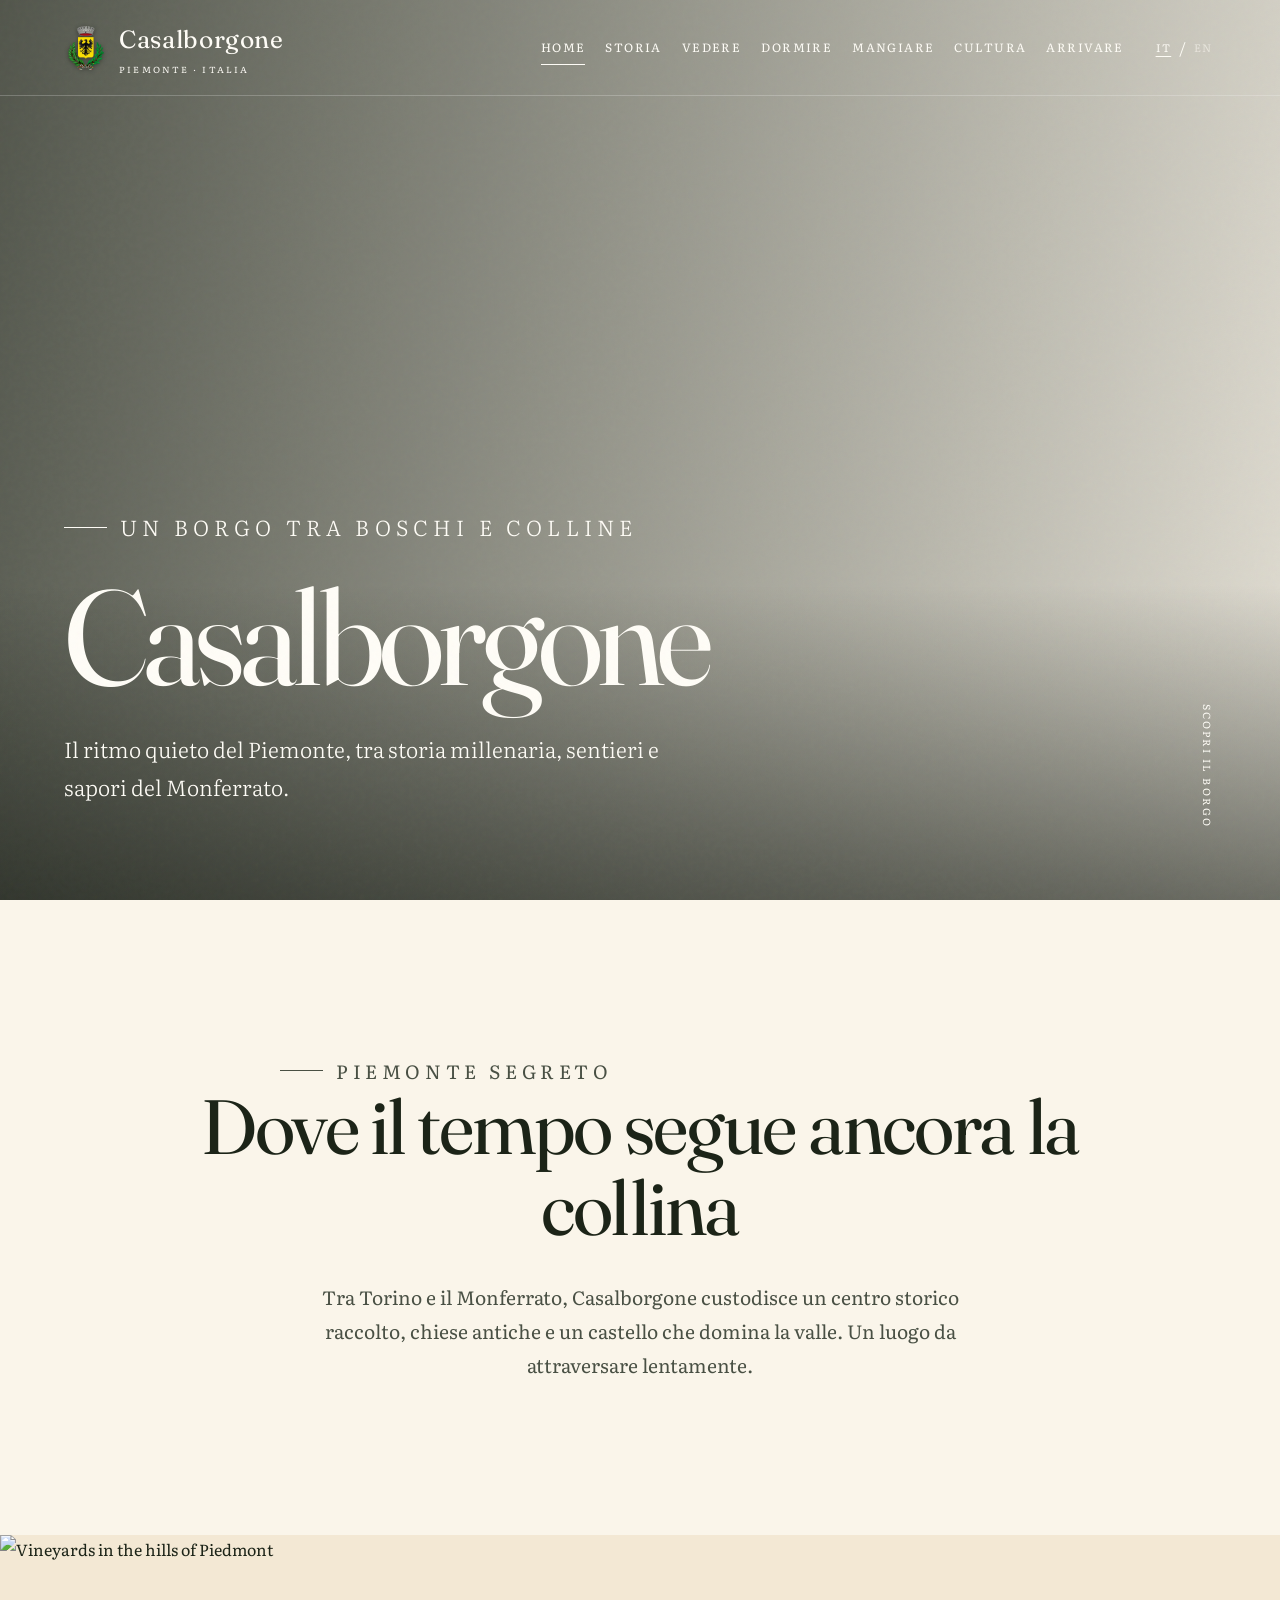
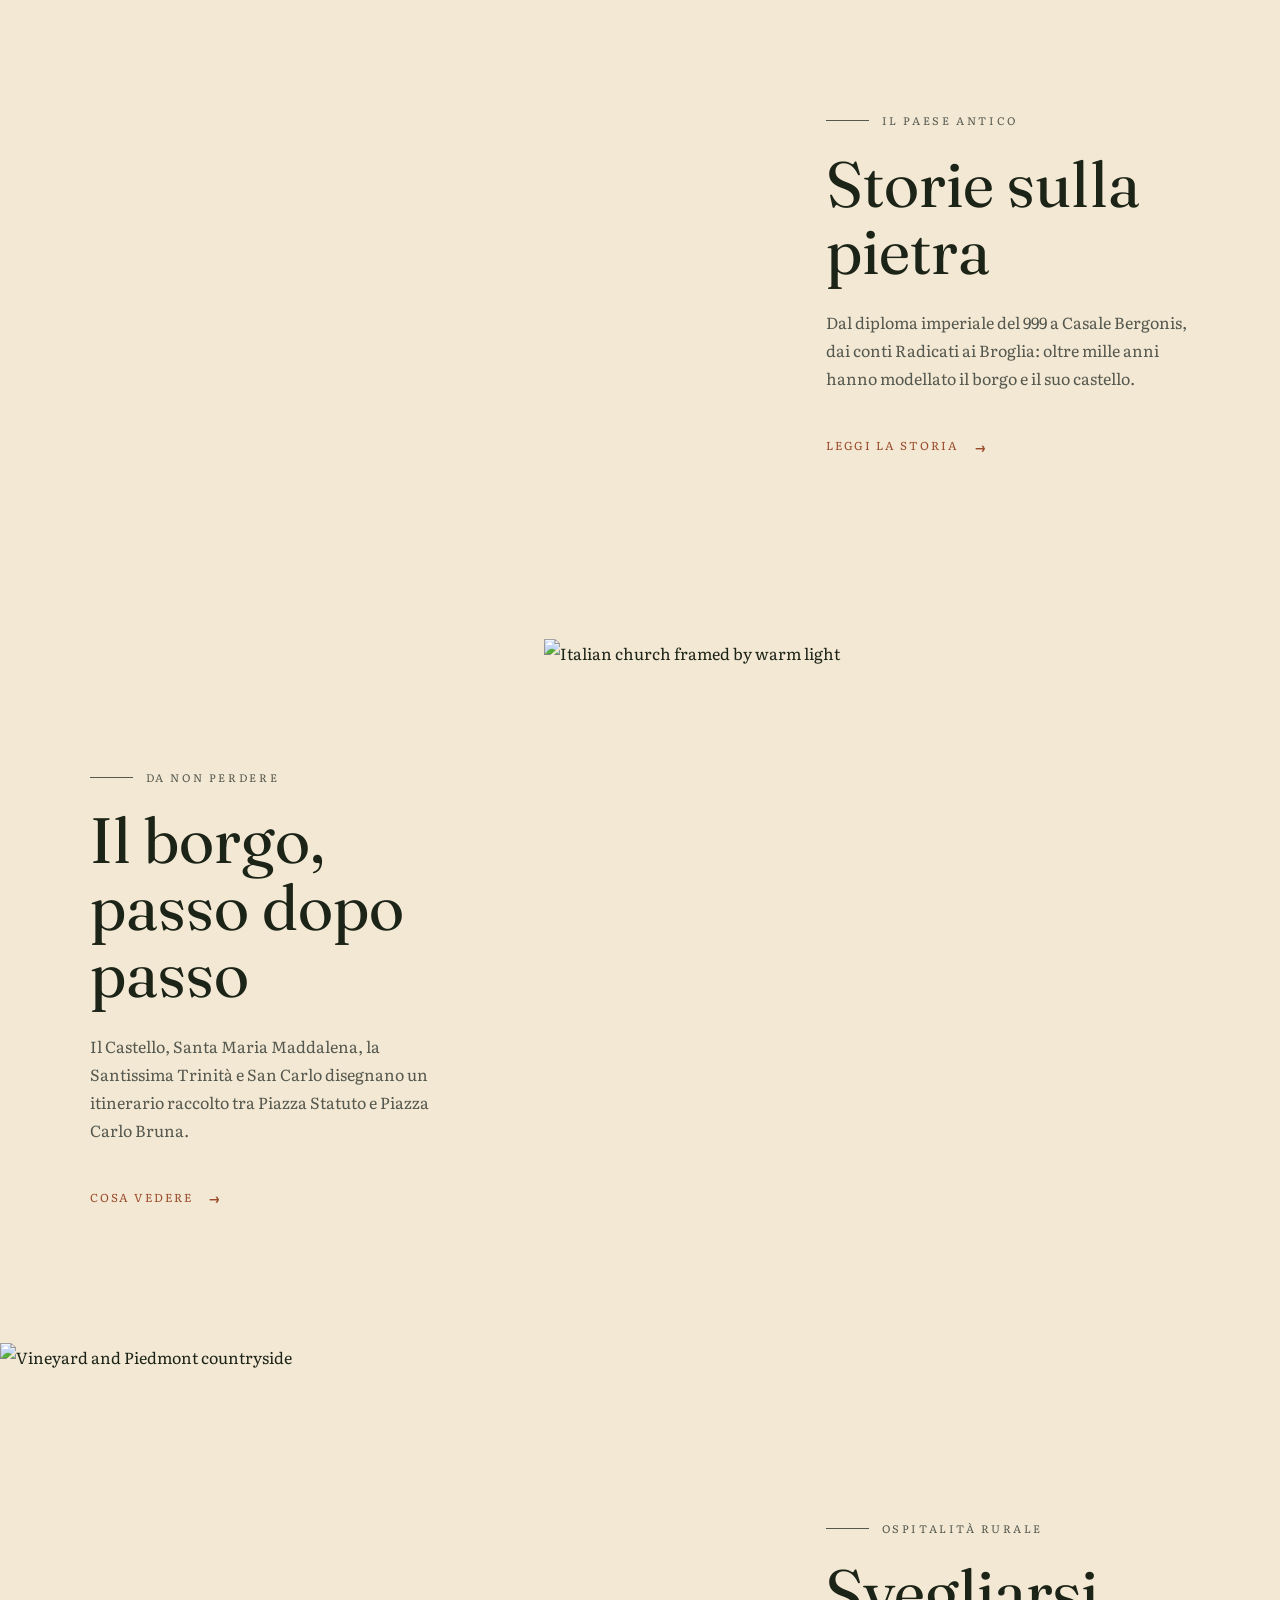
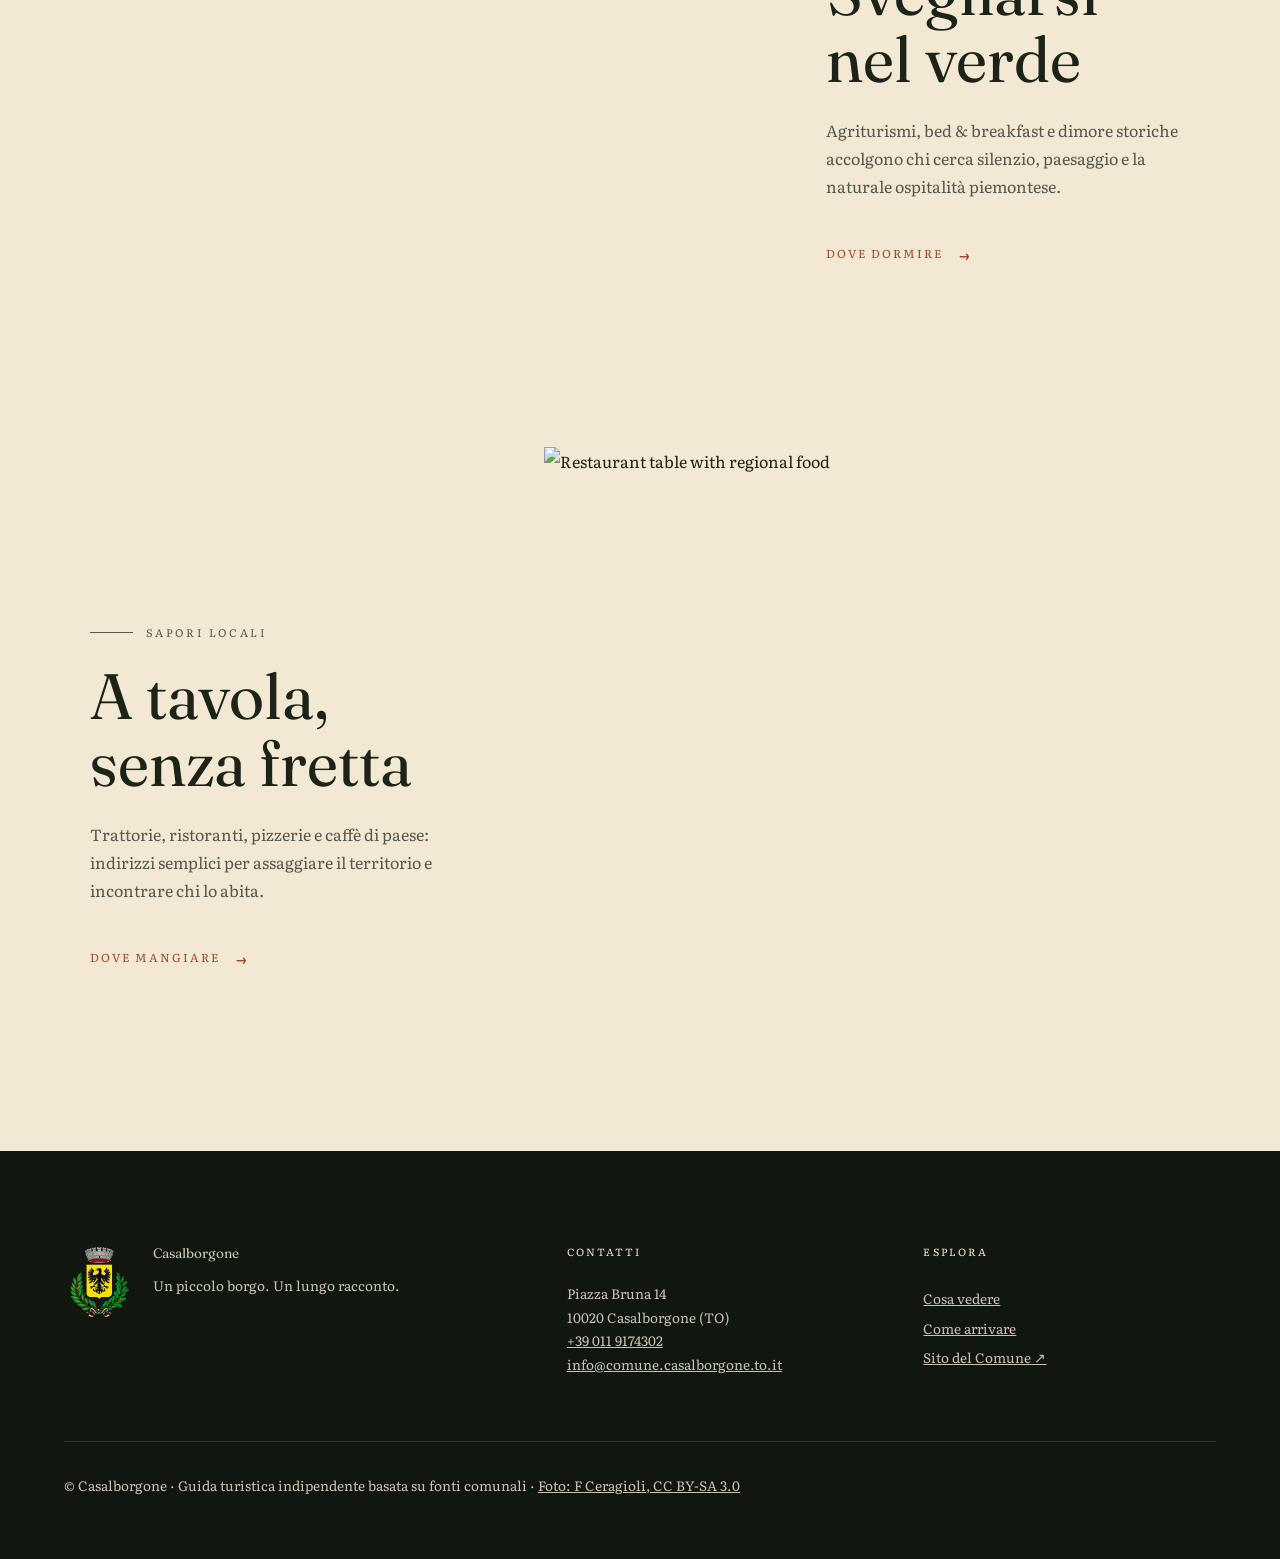
==== index.html @ f4f8289d "Publish Casalborgone visitor guide as a static site. Co-authored-by: Cursor <cursoragent@cursor.com>" ====
<!doctype html>
<html lang="it">
<head>
  <meta charset="utf-8">
  <meta name="viewport" content="width=device-width, initial-scale=1">
  <meta name="description" content="Scopri Casalborgone: storia, cultura, ospitalità e sapori sulle colline del Monferrato.">
  <title>Casalborgone — Colline del Monferrato</title>
  <link rel="stylesheet" href="css/style.css">
  <script src="js/site.js" defer></script>
</head>
<body>
  <a class="skip-link" href="#main" data-it="Vai al contenuto" data-en="Skip to content">Vai al contenuto</a>
  <header class="site-header">
    <a class="brand" href="index.html"><img class="brand-mark" src="images/stemma-casalborgone.png" alt="Stemma del Comune di Casalborgone" width="48" height="48"><span>Casalborgone<small data-it="Piemonte · Italia" data-en="Piedmont · Italy">Piemonte · Italia</small></span></a>
    <button class="menu-button" aria-expanded="false" aria-label="Menu">☰</button>
    <div class="nav-wrap">
      <nav class="site-nav" aria-label="Main navigation">
        <a href="index.html" aria-current="page">Home</a>
        <a href="storia.html" data-it="Storia" data-en="History">Storia</a>
        <a href="vedere.html" data-it="Vedere" data-en="See">Vedere</a>
        <a href="dormire.html" data-it="Dormire" data-en="Stay">Dormire</a>
        <a href="mangiare.html" data-it="Mangiare" data-en="Taste">Mangiare</a>
        <a href="cultura.html" data-it="Cultura" data-en="Culture">Cultura</a>
        <a href="arrivare.html" data-it="Arrivare" data-en="Visit">Arrivare</a>
      </nav>
      <div class="language" aria-label="Language"><button class="lang-button active" data-lang="it">IT</button><span>/</span><button class="lang-button" data-lang="en">EN</button></div>
    </div>
  </header>

  <main id="main">
    <section class="hero" style="--hero: url('https://commons.wikimedia.org/wiki/Special:Redirect/file/Casalborgone%20centro%20storico.jpg?width=2400')">
      <div class="hero-content">
        <p class="eyebrow reveal" data-it="Un borgo tra boschi e colline" data-en="A village among woods and hills">Un borgo tra boschi e colline</p>
        <h1 class="reveal">Casalborgone</h1>
        <p class="reveal" data-it="Il ritmo quieto del Piemonte, tra storia millenaria, sentieri e sapori del Monferrato." data-en="The quiet rhythm of Piedmont, among a thousand years of history, woodland paths and Monferrato flavours.">Il ritmo quieto del Piemonte, tra storia millenaria, sentieri e sapori del Monferrato.</p>
      </div>
      <span class="scroll-cue" data-it="Scopri il borgo" data-en="Discover the village">Scopri il borgo</span>
    </section>

    <section class="intro">
      <div class="intro-inner">
        <p class="eyebrow" data-it="Piemonte segreto" data-en="Hidden Piedmont">Piemonte segreto</p>
        <h2 data-it="Dove il tempo segue ancora la collina" data-en="Where time still follows the hills">Dove il tempo segue ancora la collina</h2>
        <p data-it="Tra Torino e il Monferrato, Casalborgone custodisce un centro storico raccolto, chiese antiche e un castello che domina la valle. Un luogo da attraversare lentamente." data-en="Between Turin and Monferrato, Casalborgone preserves an intimate historic centre, ancient churches and a castle overlooking the valley. A place to explore slowly.">Tra Torino e il Monferrato, Casalborgone custodisce un centro storico raccolto, chiese antiche e un castello che domina la valle. Un luogo da attraversare lentamente.</p>
      </div>
    </section>

    <section class="feature">
      <div class="feature-media"><img src="https://images.unsplash.com/photo-1687952291665-8e46d794e0cd?auto=format&fit=crop&w=1400&q=85" alt="Vineyards in the hills of Piedmont" loading="lazy"></div>
      <div class="feature-copy">
        <p class="eyebrow" data-it="Il paese antico" data-en="The old village">Il paese antico</p>
        <h2 data-it="Storie sulla pietra" data-en="Stories written in stone">Storie sulla pietra</h2>
        <p data-it="Dal diploma imperiale del 999 a Casale Bergonis, dai conti Radicati ai Broglia: oltre mille anni hanno modellato il borgo e il suo castello." data-en="From the imperial diploma of 999 to Casale Bergonis, from the Radicati counts to the Broglia family: over a thousand years shaped the village and its castle.">Dal diploma imperiale del 999 a Casale Bergonis, dai conti Radicati ai Broglia: oltre mille anni hanno modellato il borgo e il suo castello.</p>
        <a class="text-link" href="storia.html" data-it="Leggi la storia" data-en="Read the story">Leggi la storia</a>
      </div>
    </section>

    <section class="feature">
      <div class="feature-media"><img src="https://images.unsplash.com/photo-1564399579883-451a5d44ec08?auto=format&fit=crop&w=1400&q=85" alt="Italian church framed by warm light" loading="lazy"></div>
      <div class="feature-copy">
        <p class="eyebrow" data-it="Da non perdere" data-en="Not to be missed">Da non perdere</p>
        <h2 data-it="Il borgo, passo dopo passo" data-en="The village, step by step">Il borgo, passo dopo passo</h2>
        <p data-it="Il Castello, Santa Maria Maddalena, la Santissima Trinità e San Carlo disegnano un itinerario raccolto tra Piazza Statuto e Piazza Carlo Bruna." data-en="The Castle, Santa Maria Maddalena, Santissima Trinità and San Carlo create an intimate route from Piazza Statuto to Piazza Carlo Bruna.">Il Castello, Santa Maria Maddalena, la Santissima Trinità e San Carlo disegnano un itinerario raccolto tra Piazza Statuto e Piazza Carlo Bruna.</p>
        <a class="text-link" href="vedere.html" data-it="Cosa vedere" data-en="What to see">Cosa vedere</a>
      </div>
    </section>

    <section class="feature">
      <div class="feature-media"><img src="https://images.unsplash.com/photo-1473973266408-ed4e27abdd47?auto=format&fit=crop&w=1400&q=85" alt="Vineyard and Piedmont countryside" loading="lazy"></div>
      <div class="feature-copy">
        <p class="eyebrow" data-it="Ospitalità rurale" data-en="Country hospitality">Ospitalità rurale</p>
        <h2 data-it="Svegliarsi nel verde" data-en="Wake up in the green">Svegliarsi nel verde</h2>
        <p data-it="Agriturismi, bed & breakfast e dimore storiche accolgono chi cerca silenzio, paesaggio e la naturale ospitalità piemontese." data-en="Farm stays, bed and breakfasts and historic residences welcome travellers seeking silence, landscape and natural Piedmontese hospitality.">Agriturismi, bed & breakfast e dimore storiche accolgono chi cerca silenzio, paesaggio e la naturale ospitalità piemontese.</p>
        <a class="text-link" href="dormire.html" data-it="Dove dormire" data-en="Where to stay">Dove dormire</a>
      </div>
    </section>

    <section class="feature">
      <div class="feature-media"><img src="https://images.unsplash.com/photo-1414235077428-338989a2e8c0?auto=format&fit=crop&w=1400&q=85" alt="Restaurant table with regional food" loading="lazy"></div>
      <div class="feature-copy">
        <p class="eyebrow" data-it="Sapori locali" data-en="Local flavours">Sapori locali</p>
        <h2 data-it="A tavola, senza fretta" data-en="At the table, unhurried">A tavola, senza fretta</h2>
        <p data-it="Trattorie, ristoranti, pizzerie e caffè di paese: indirizzi semplici per assaggiare il territorio e incontrare chi lo abita." data-en="Trattorias, restaurants, pizzerias and village cafés: unpretentious places to taste the land and meet those who live here.">Trattorie, ristoranti, pizzerie e caffè di paese: indirizzi semplici per assaggiare il territorio e incontrare chi lo abita.</p>
        <a class="text-link" href="mangiare.html" data-it="Dove mangiare" data-en="Where to eat">Dove mangiare</a>
      </div>
    </section>
  </main>

  <footer class="site-footer">
    <div class="footer-brand"><img class="footer-mark" src="images/stemma-casalborgone.png" alt="" width="72" height="72"><div><p class="footer-title">Casalborgone</p><p data-it="Un piccolo borgo. Un lungo racconto." data-en="A small village. A long story.">Un piccolo borgo. Un lungo racconto.</p></div></div>
    <div><h2 data-it="Contatti" data-en="Contact">Contatti</h2><address>Piazza Bruna 14<br>10020 Casalborgone (TO)<br><a href="tel:+390119174302">+39 011 9174302</a><br><a href="mailto:info@comune.casalborgone.to.it">info@comune.casalborgone.to.it</a></address></div>
    <div class="footer-links"><h2 data-it="Esplora" data-en="Explore">Esplora</h2><a href="vedere.html" data-it="Cosa vedere" data-en="What to see">Cosa vedere</a><a href="arrivare.html" data-it="Come arrivare" data-en="How to get here">Come arrivare</a><a href="https://www.comune.casalborgone.to.it/" target="_blank" rel="noopener" data-it="Sito del Comune ↗" data-en="Municipal website ↗">Sito del Comune ↗</a></div>
    <p class="footer-bottom">© Casalborgone · <span data-it="Guida turistica indipendente basata su fonti comunali" data-en="Independent visitor guide based on municipal sources">Guida turistica indipendente basata su fonti comunali</span> · <a href="https://commons.wikimedia.org/wiki/File:Casalborgone_centro_storico.jpg" target="_blank" rel="noopener">Foto: F Ceragioli, CC BY-SA 3.0</a></p>
  </footer>
</body>
</html>
---- css/style.css ----
@import url('https://fonts.googleapis.com/css2?family=Fraunces:opsz,wght@9..144,300;9..144,500;9..144,600&family=Literata:opsz,wght@7..72,300;7..72,400;7..72,600&display=swap');

:root {
  --ink: #1c2418;
  --terracotta: #9a4a2a;
  --parchment: #f3e8d4;
  --paper: #faf5ea;
  --fog: #c9c2b2;
  --gold: #b08a4a;
  --white: #fffdf7;
  --display: "Fraunces", Georgia, serif;
  --body: "Literata", Georgia, serif;
  --gutter: clamp(1.25rem, 5vw, 5.5rem);
}

* { box-sizing: border-box; }
html { scroll-behavior: smooth; }
body {
  margin: 0;
  color: var(--ink);
  background: var(--paper);
  font-family: var(--body);
  font-size: 1rem;
  line-height: 1.75;
}
body::before {
  content: "";
  position: fixed;
  inset: 0;
  z-index: 20;
  pointer-events: none;
  opacity: .045;
  background-image: url("data:image/svg+xml,%3Csvg viewBox='0 0 180 180' xmlns='http://www.w3.org/2000/svg'%3E%3Cfilter id='n'%3E%3CfeTurbulence type='fractalNoise' baseFrequency='.9' numOctaves='4' stitchTiles='stitch'/%3E%3C/filter%3E%3Crect width='100%25' height='100%25' filter='url(%23n)' opacity='.7'/%3E%3C/svg%3E");
}
img { display: block; max-width: 100%; }
a { color: inherit; }
button { font: inherit; }
h1, h2, h3, p { margin-top: 0; }
h1, h2, h3 { font-family: var(--display); font-weight: 400; line-height: 1.05; }

.skip-link {
  position: fixed; top: -5rem; left: 1rem; z-index: 99;
  padding: .7rem 1rem; background: var(--white); color: var(--ink);
}
.skip-link:focus { top: 1rem; }

.site-header {
  position: absolute; inset: 0 0 auto; z-index: 10;
  display: flex; align-items: center; justify-content: space-between;
  min-height: 6rem; padding: 1rem var(--gutter);
  color: var(--white); border-bottom: 1px solid rgba(255,255,255,.22);
}
.site-header.solid { position: relative; background: var(--ink); }
.brand {
  display: inline-flex; align-items: center; gap: .7rem;
  text-decoration: none; font-family: var(--display); font-size: clamp(1.15rem, 2vw, 1.55rem);
  letter-spacing: .025em; white-space: nowrap;
}
.brand-mark {
  width: 2.75rem; height: 2.75rem; object-fit: contain; flex-shrink: 0;
  filter: drop-shadow(0 1px 2px rgba(0,0,0,.4));
}
.brand small { display: block; font-family: var(--body); font-size: .55rem; letter-spacing: .24em; text-transform: uppercase; }
.footer-brand { display: flex; align-items: flex-start; gap: 1.15rem; }
.footer-mark { width: 4.4rem; height: 4.4rem; object-fit: contain; flex-shrink: 0; }
.nav-wrap { display: flex; align-items: center; gap: clamp(.7rem, 1.6vw, 1.7rem); }
.site-nav { display: flex; gap: clamp(.75rem, 1.55vw, 1.7rem); }
.site-nav a {
  position: relative; text-decoration: none; font-size: .75rem; letter-spacing: .12em; text-transform: uppercase;
}
.site-nav a::after {
  content: ""; position: absolute; right: 0; bottom: -.45rem; left: 0;
  height: 1px; background: currentColor; transform: scaleX(0); transform-origin: right; transition: transform .25s;
}
.site-nav a:hover::after, .site-nav a[aria-current="page"]::after { transform: scaleX(1); transform-origin: left; }
.language { display: flex; align-items: center; gap: .3rem; margin-left: .5rem; }
.lang-button {
  border: 0; padding: .2rem; color: inherit; background: transparent; cursor: pointer;
  font-size: .68rem; letter-spacing: .12em; opacity: .55;
}
.lang-button.active { opacity: 1; text-decoration: underline; text-underline-offset: .25rem; }
.menu-button {
  display: none; width: 2.5rem; height: 2.5rem; border: 1px solid rgba(255,255,255,.4);
  color: inherit; background: transparent; cursor: pointer;
}

.hero {
  position: relative; display: grid; min-height: 100svh; place-items: end start;
  padding: 10rem var(--gutter) 8vh; color: var(--white); overflow: hidden;
  background: linear-gradient(100deg, rgba(17,24,14,.72), rgba(17,24,14,.1)),
    var(--hero) center/cover no-repeat;
}
.hero::after { content: ""; position: absolute; inset: auto 0 0; height: 35%; background: linear-gradient(transparent, rgba(10,15,8,.55)); }
.hero-content { position: relative; z-index: 1; max-width: 62rem; }
.eyebrow {
  display: flex; align-items: center; gap: .8rem; margin-bottom: 1.2rem;
  font-size: .68rem; letter-spacing: .24em; text-transform: uppercase;
}
.eyebrow::before { content: ""; width: 2.7rem; height: 1px; background: currentColor; }
.hero h1 { margin-bottom: 1.5rem; font-size: clamp(3.9rem, 10.5vw, 9.5rem); letter-spacing: -.045em; }
.hero p { max-width: 38rem; font-size: clamp(1rem, 1.7vw, 1.35rem); font-weight: 300; }
.scroll-cue { position: absolute; z-index: 2; right: var(--gutter); bottom: 8vh; font-size: .64rem; letter-spacing: .2em; text-transform: uppercase; writing-mode: vertical-rl; }

.intro { padding: clamp(6rem, 12vw, 11rem) var(--gutter); text-align: center; }
.intro-inner { max-width: 61rem; margin: auto; }
.intro h2 { margin-bottom: 2rem; font-size: clamp(2.6rem, 6vw, 5.8rem); letter-spacing: -.03em; }
.intro p { max-width: 45rem; margin: 0 auto; color: #495044; font-size: clamp(1.05rem, 1.5vw, 1.25rem); }

.feature { display: grid; grid-template-columns: 1.15fr .85fr; min-height: 44rem; background: var(--parchment); }
.feature:nth-child(even) { grid-template-columns: .85fr 1.15fr; }
.feature:nth-child(even) .feature-media { order: 2; }
.feature-media { min-height: 34rem; overflow: hidden; }
.feature-media img { width: 100%; height: 100%; object-fit: cover; transition: transform 1.2s ease; }
.feature:hover .feature-media img { transform: scale(1.025); }
.feature-copy { display: flex; flex-direction: column; justify-content: center; padding: clamp(3rem, 7vw, 8rem); }
.feature-copy h2 { margin-bottom: 1.5rem; font-size: clamp(2.8rem, 5vw, 5rem); }
.feature-copy p { max-width: 32rem; color: #55584e; }
.text-link {
  display: inline-flex; align-items: center; gap: 1rem; align-self: flex-start; margin-top: 1.3rem;
  color: var(--terracotta); text-decoration: none; font-size: .72rem; letter-spacing: .17em; text-transform: uppercase;
}
.text-link::after { content: "→"; font-size: 1.2rem; transition: transform .2s; }
.text-link:hover::after { transform: translateX(.35rem); }

.page-hero {
  min-height: 68svh; padding-bottom: 7rem;
}
.page-hero h1 { max-width: 11ch; font-size: clamp(3.7rem, 8vw, 7.5rem); }
.page-section { padding: clamp(5rem, 10vw, 9rem) var(--gutter); }
.page-section.dark { color: var(--white); background: var(--ink); }
.section-heading { display: grid; grid-template-columns: .7fr 1.3fr; gap: 3rem; margin-bottom: 5rem; }
.section-heading h2 { max-width: 12ch; font-size: clamp(2.8rem, 5vw, 5.2rem); }
.section-heading p { max-width: 43rem; align-self: end; color: #656b60; font-size: 1.1rem; }
.dark .section-heading p { color: var(--fog); }

.card-grid { display: grid; grid-template-columns: repeat(3, 1fr); gap: 1px; background: var(--fog); border: 1px solid var(--fog); }
.card {
  min-height: 19rem; padding: clamp(2rem, 3.5vw, 3.7rem);
  color: var(--ink); background: var(--paper);
  transition: color .3s, background .3s;
}
.card:hover { color: var(--white); background: var(--terracotta); }
.card-number { color: var(--gold); font-size: .68rem; letter-spacing: .2em; }
.card h3 { margin: 3.5rem 0 1.3rem; font-size: clamp(1.7rem, 2.8vw, 2.7rem); }
.card p, .card address { margin: 0 0 .5rem; font-style: normal; font-size: .9rem; }
.card a { text-underline-offset: .25rem; }

.timeline { max-width: 68rem; margin: auto; }
.timeline-item { display: grid; grid-template-columns: 11rem 1fr; gap: 3rem; padding: 3.5rem 0; border-top: 1px solid var(--fog); }
.timeline-year { color: var(--terracotta); font-family: var(--display); font-size: 2.3rem; }
.timeline-item h3 { margin-bottom: 1rem; font-size: 2.1rem; }

.map-wrap { display: grid; grid-template-columns: .7fr 1.3fr; background: var(--parchment); }
.map-copy { padding: clamp(3rem, 7vw, 7rem); }
.map-copy h2 { font-size: clamp(2.8rem, 5vw, 5rem); }
.map { min-height: 38rem; border: 0; filter: grayscale(1) sepia(.2); }

.site-footer { display: grid; grid-template-columns: 1.2fr .8fr .8fr; gap: 4rem; padding: 6rem var(--gutter) 3rem; color: var(--parchment); background: #11170f; }
.footer-title { font-family: var(--display); font-size: clamp(2.4rem, 4vw, 4.6rem); line-height: 1; }
.site-footer h2 { margin-bottom: 1.5rem; font-family: var(--body); font-size: .65rem; letter-spacing: .2em; text-transform: uppercase; }
.site-footer p, .site-footer address, .site-footer a { font-style: normal; color: var(--fog); font-size: .85rem; }
.footer-links { display: flex; flex-direction: column; align-items: flex-start; gap: .35rem; }
.footer-bottom { grid-column: 1 / -1; padding-top: 2rem; border-top: 1px solid #343a31; color: #858c80; font-size: .68rem; }

.reveal { animation: rise .8s both; }
.reveal:nth-child(2) { animation-delay: .1s; }
.reveal:nth-child(3) { animation-delay: .2s; }
@keyframes rise { from { opacity: 0; transform: translateY(1.2rem); } }

@media (max-width: 900px) {
  .site-header { min-height: 5rem; }
  .menu-button { display: grid; place-items: center; }
  .nav-wrap {
    position: fixed; inset: 5rem 0 auto; display: none; flex-direction: column; align-items: flex-start;
    padding: 2.5rem var(--gutter); color: var(--white); background: var(--ink);
  }
  .nav-wrap.open { display: flex; }
  .site-nav { flex-direction: column; gap: 1.2rem; }
  .site-nav a { font-size: .85rem; }
  .language { margin: 1rem 0 0; }
  .hero h1 { font-size: clamp(3.5rem, 15vw, 7rem); }
  .scroll-cue { display: none; }
  .feature, .feature:nth-child(even) { grid-template-columns: 1fr; min-height: 0; }
  .feature:nth-child(even) .feature-media { order: 0; }
  .feature-media { min-height: 55vw; }
  .section-heading { grid-template-columns: 1fr; gap: 1rem; }
  .card-grid { grid-template-columns: 1fr 1fr; }
  .map-wrap { grid-template-columns: 1fr; }
  .site-footer { grid-template-columns: 1fr 1fr; }
  .footer-brand { grid-column: 1 / -1; }
}

@media (max-width: 580px) {
  .brand small { display: none; }
  .hero { min-height: 88svh; padding-bottom: 4rem; }
  .feature-media { min-height: 75vw; }
  .feature-copy { padding: 4rem var(--gutter); }
  .card-grid { grid-template-columns: 1fr; }
  .timeline-item { grid-template-columns: 1fr; gap: .5rem; padding: 2.5rem 0; }
  .site-footer { grid-template-columns: 1fr; gap: 2.5rem; }
  .footer-brand, .footer-bottom { grid-column: 1; }
}

@media (prefers-reduced-motion: reduce) {
  *, *::before, *::after { scroll-behavior: auto !important; animation: none !important; transition: none !important; }
}
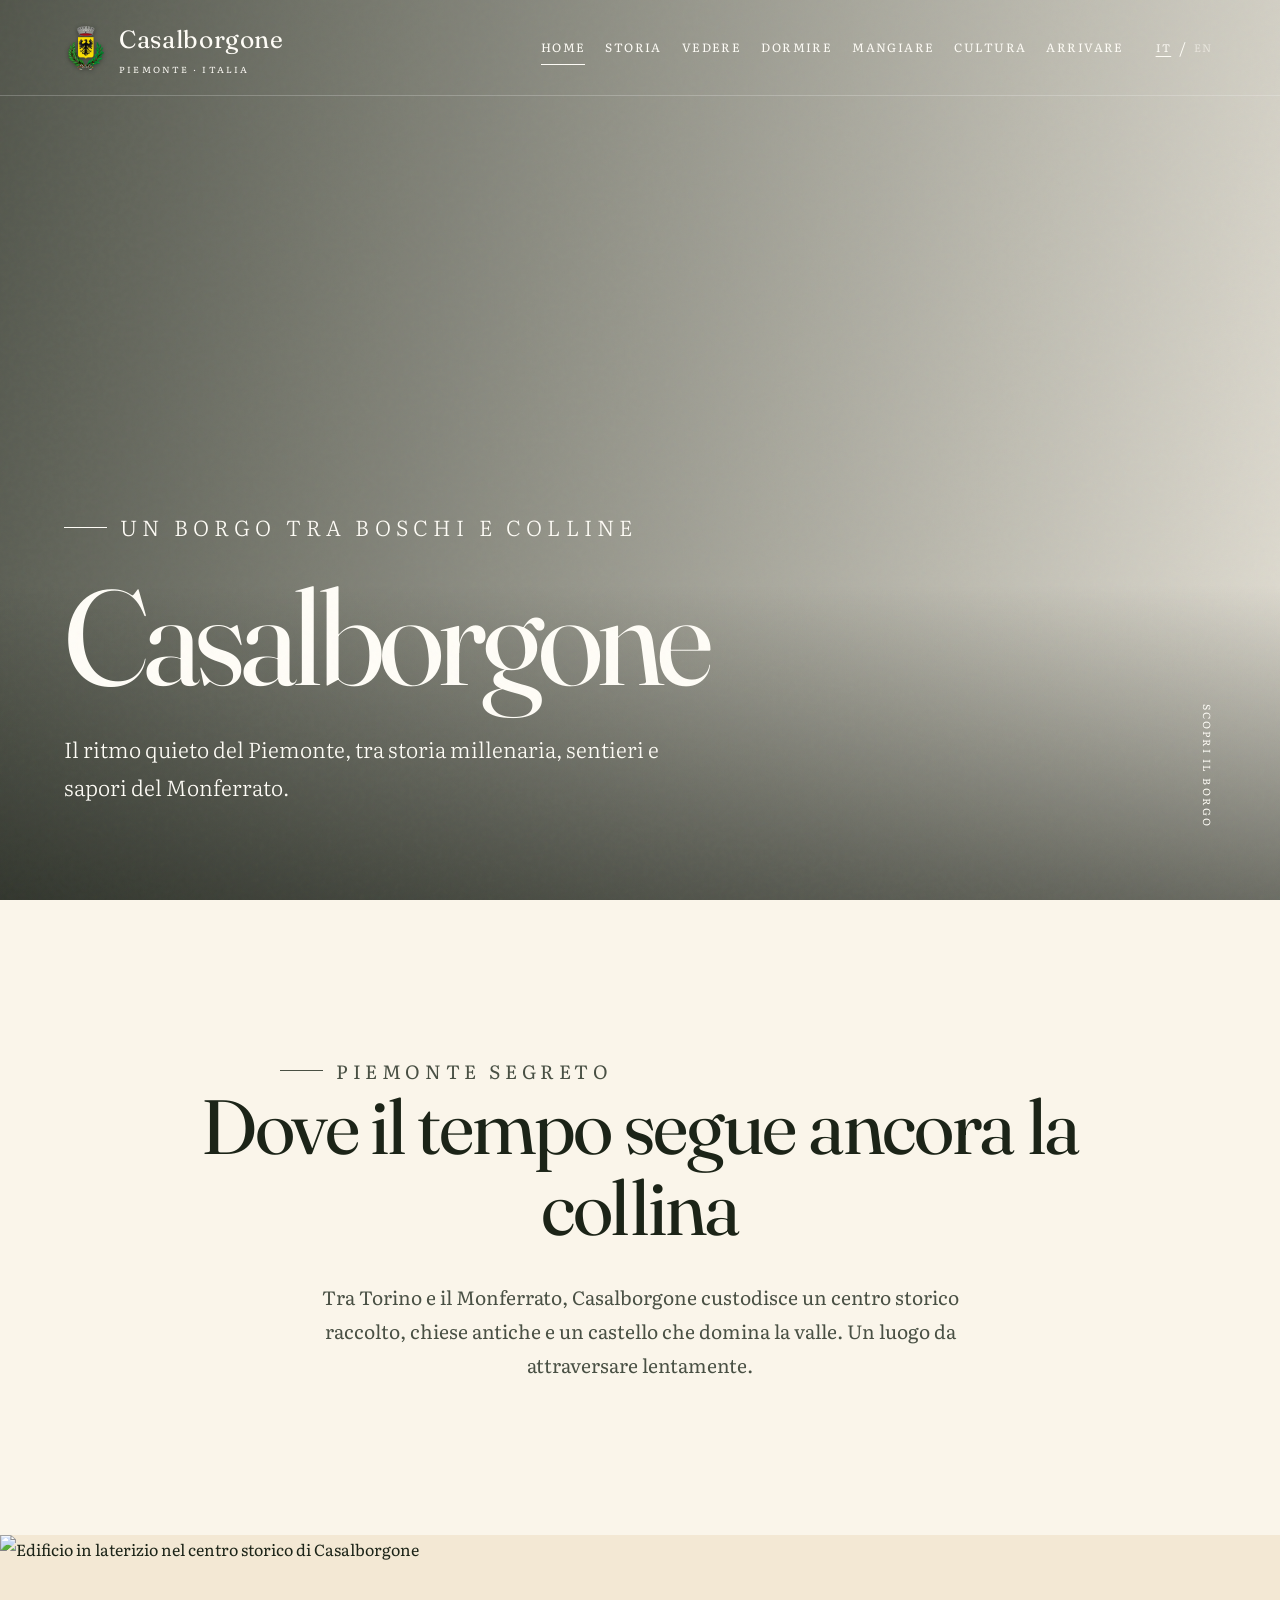
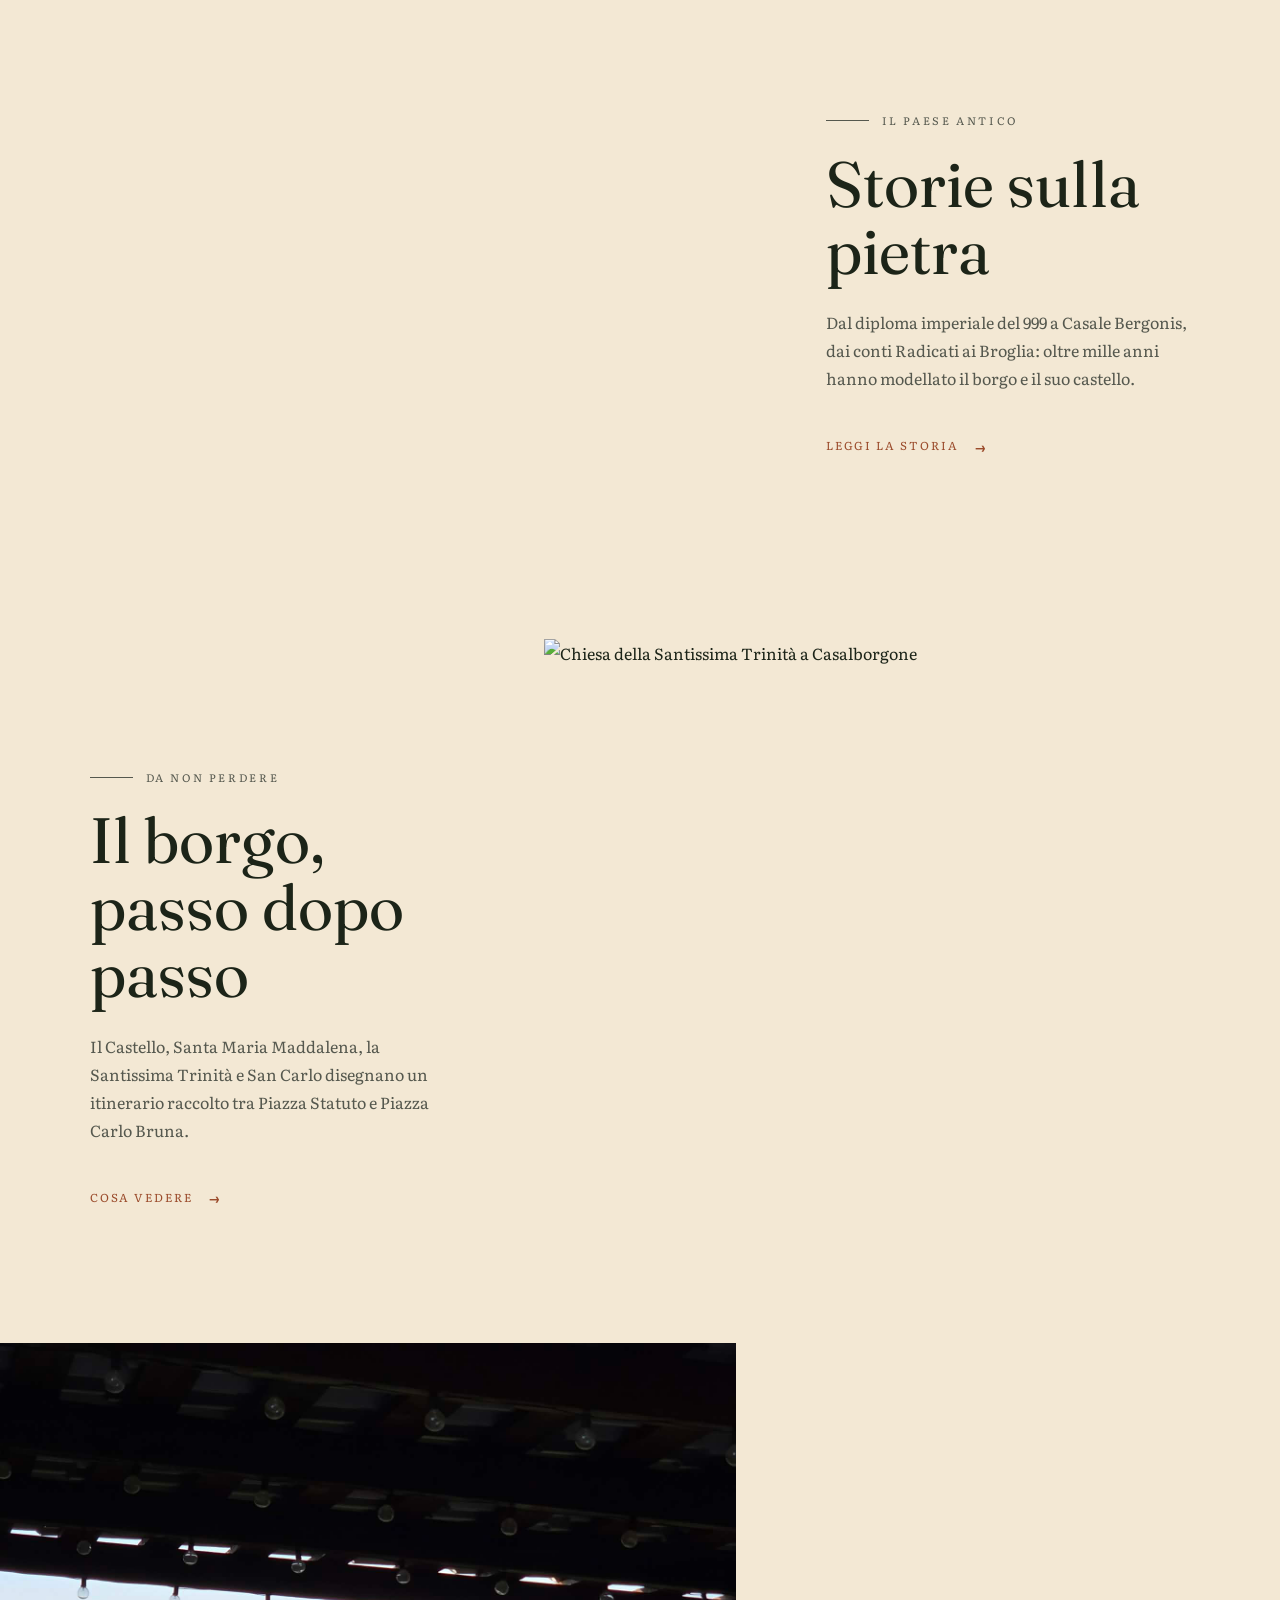
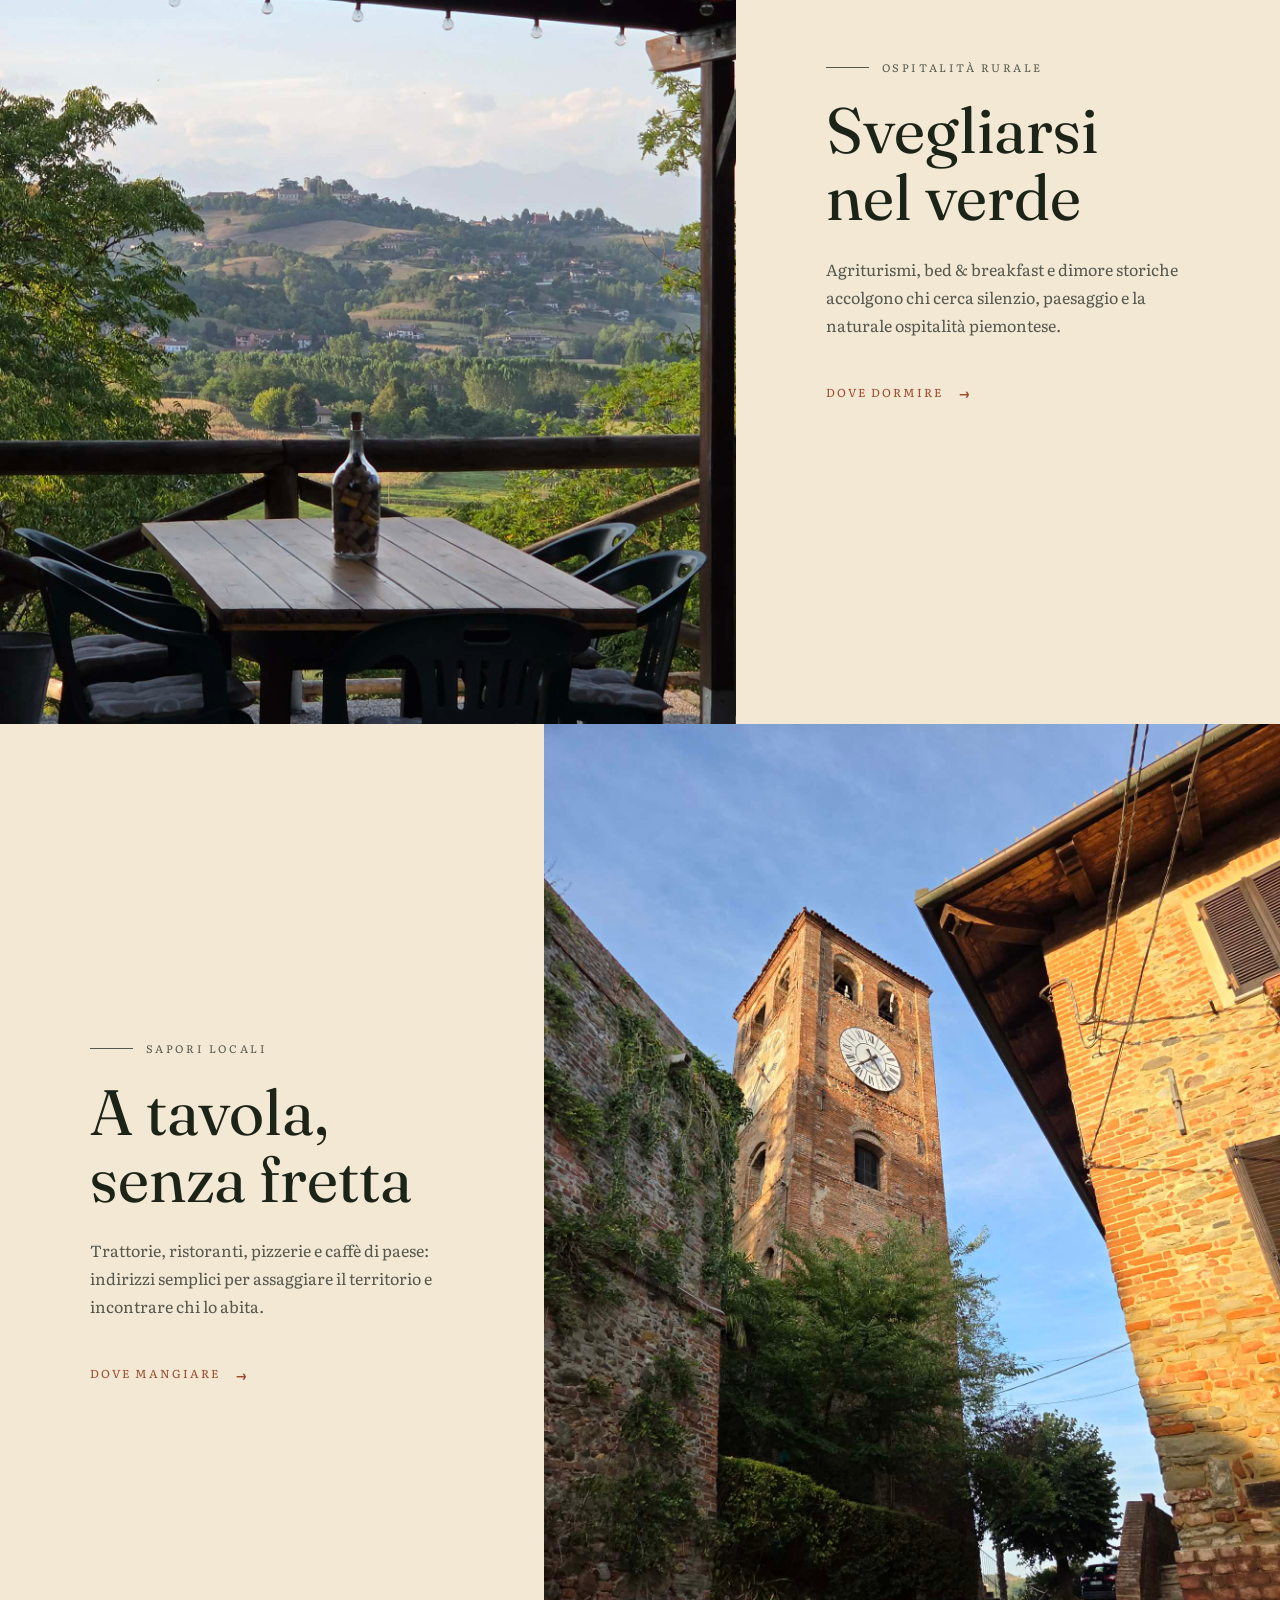
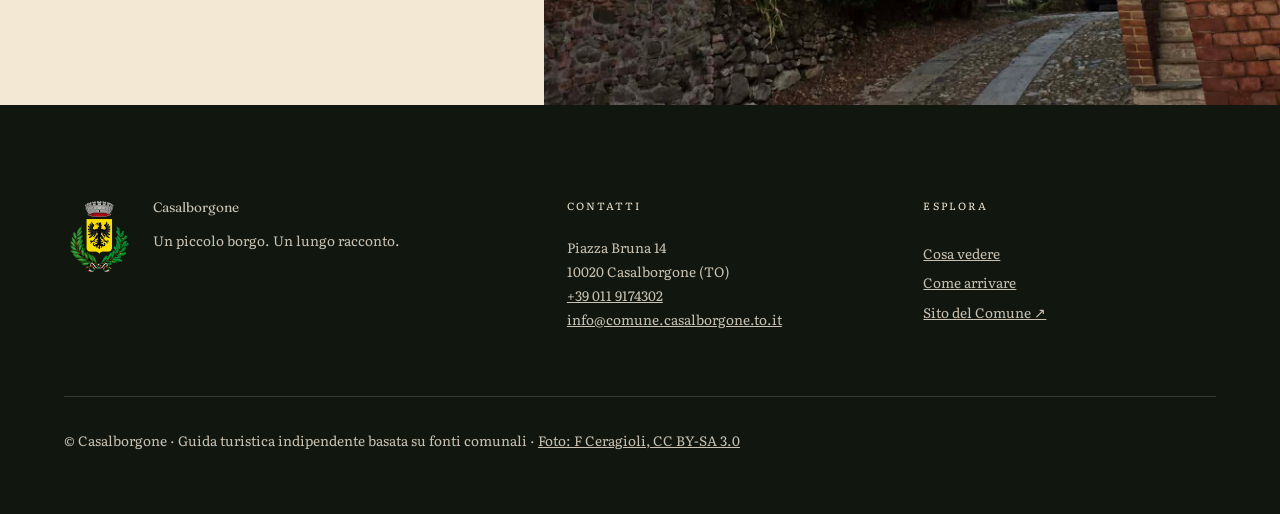
==== commit 90482ba7: "Add stemma favicon and local hero photos. Co-authored-by: Cursor <cursoragent@cursor.com>" ====
--- a/index.html
+++ b/index.html
@@ -5,6 +5,9 @@
   <meta name="viewport" content="width=device-width, initial-scale=1">
   <meta name="description" content="Scopri Casalborgone: storia, cultura, ospitalità e sapori sulle colline del Monferrato.">
   <title>Casalborgone — Colline del Monferrato</title>
+  <link rel="icon" href="favicon.ico" sizes="any">
+  <link rel="icon" type="image/png" href="favicon-32.png" sizes="32x32">
+  <link rel="apple-touch-icon" href="apple-touch-icon.png">
   <link rel="stylesheet" href="css/style.css">
   <script src="js/site.js" defer></script>
 </head>
@@ -46,7 +49,7 @@
     </section>
 
     <section class="feature">
-      <div class="feature-media"><img src="https://images.unsplash.com/photo-1687952291665-8e46d794e0cd?auto=format&fit=crop&w=1400&q=85" alt="Vineyards in the hills of Piedmont" loading="lazy"></div>
+      <div class="feature-media"><img src="images/leu-edificio-storico.jpg" alt="Edificio in laterizio nel centro storico di Casalborgone" loading="lazy"></div>
       <div class="feature-copy">
         <p class="eyebrow" data-it="Il paese antico" data-en="The old village">Il paese antico</p>
         <h2 data-it="Storie sulla pietra" data-en="Stories written in stone">Storie sulla pietra</h2>
@@ -56,7 +59,7 @@
     </section>
 
     <section class="feature">
-      <div class="feature-media"><img src="https://images.unsplash.com/photo-1564399579883-451a5d44ec08?auto=format&fit=crop&w=1400&q=85" alt="Italian church framed by warm light" loading="lazy"></div>
+      <div class="feature-media"><img src="images/leu-chiesa-ss-trinita.jpg" alt="Chiesa della Santissima Trinità a Casalborgone" loading="lazy"></div>
       <div class="feature-copy">
         <p class="eyebrow" data-it="Da non perdere" data-en="Not to be missed">Da non perdere</p>
         <h2 data-it="Il borgo, passo dopo passo" data-en="The village, step by step">Il borgo, passo dopo passo</h2>
@@ -66,7 +69,7 @@
     </section>
 
     <section class="feature">
-      <div class="feature-media"><img src="https://images.unsplash.com/photo-1473973266408-ed4e27abdd47?auto=format&fit=crop&w=1400&q=85" alt="Vineyard and Piedmont countryside" loading="lazy"></div>
+      <div class="feature-media"><img src="images/leu-terrazza-colline.jpg" alt="Terrazza con vista sulle colline di Casalborgone" loading="lazy"></div>
       <div class="feature-copy">
         <p class="eyebrow" data-it="Ospitalità rurale" data-en="Country hospitality">Ospitalità rurale</p>
         <h2 data-it="Svegliarsi nel verde" data-en="Wake up in the green">Svegliarsi nel verde</h2>
@@ -76,7 +79,7 @@
     </section>
 
     <section class="feature">
-      <div class="feature-media"><img src="https://images.unsplash.com/photo-1414235077428-338989a2e8c0?auto=format&fit=crop&w=1400&q=85" alt="Restaurant table with regional food" loading="lazy"></div>
+      <div class="feature-media"><img src="images/leu-torre-orologio.jpg" alt="Torre dell'orologio nel borgo di Casalborgone" loading="lazy" style="object-position:center 20%"></div>
       <div class="feature-copy">
         <p class="eyebrow" data-it="Sapori locali" data-en="Local flavours">Sapori locali</p>
         <h2 data-it="A tavola, senza fretta" data-en="At the table, unhurried">A tavola, senza fretta</h2>
--- a/css/style.css
+++ b/css/style.css
@@ -88,7 +88,7 @@
   position: relative; display: grid; min-height: 100svh; place-items: end start;
   padding: 10rem var(--gutter) 8vh; color: var(--white); overflow: hidden;
   background: linear-gradient(100deg, rgba(17,24,14,.72), rgba(17,24,14,.1)),
-    var(--hero) center/cover no-repeat;
+    var(--hero) var(--hero-pos, center)/cover no-repeat;
 }
 .hero::after { content: ""; position: absolute; inset: auto 0 0; height: 35%; background: linear-gradient(transparent, rgba(10,15,8,.55)); }
 .hero-content { position: relative; z-index: 1; max-width: 62rem; }
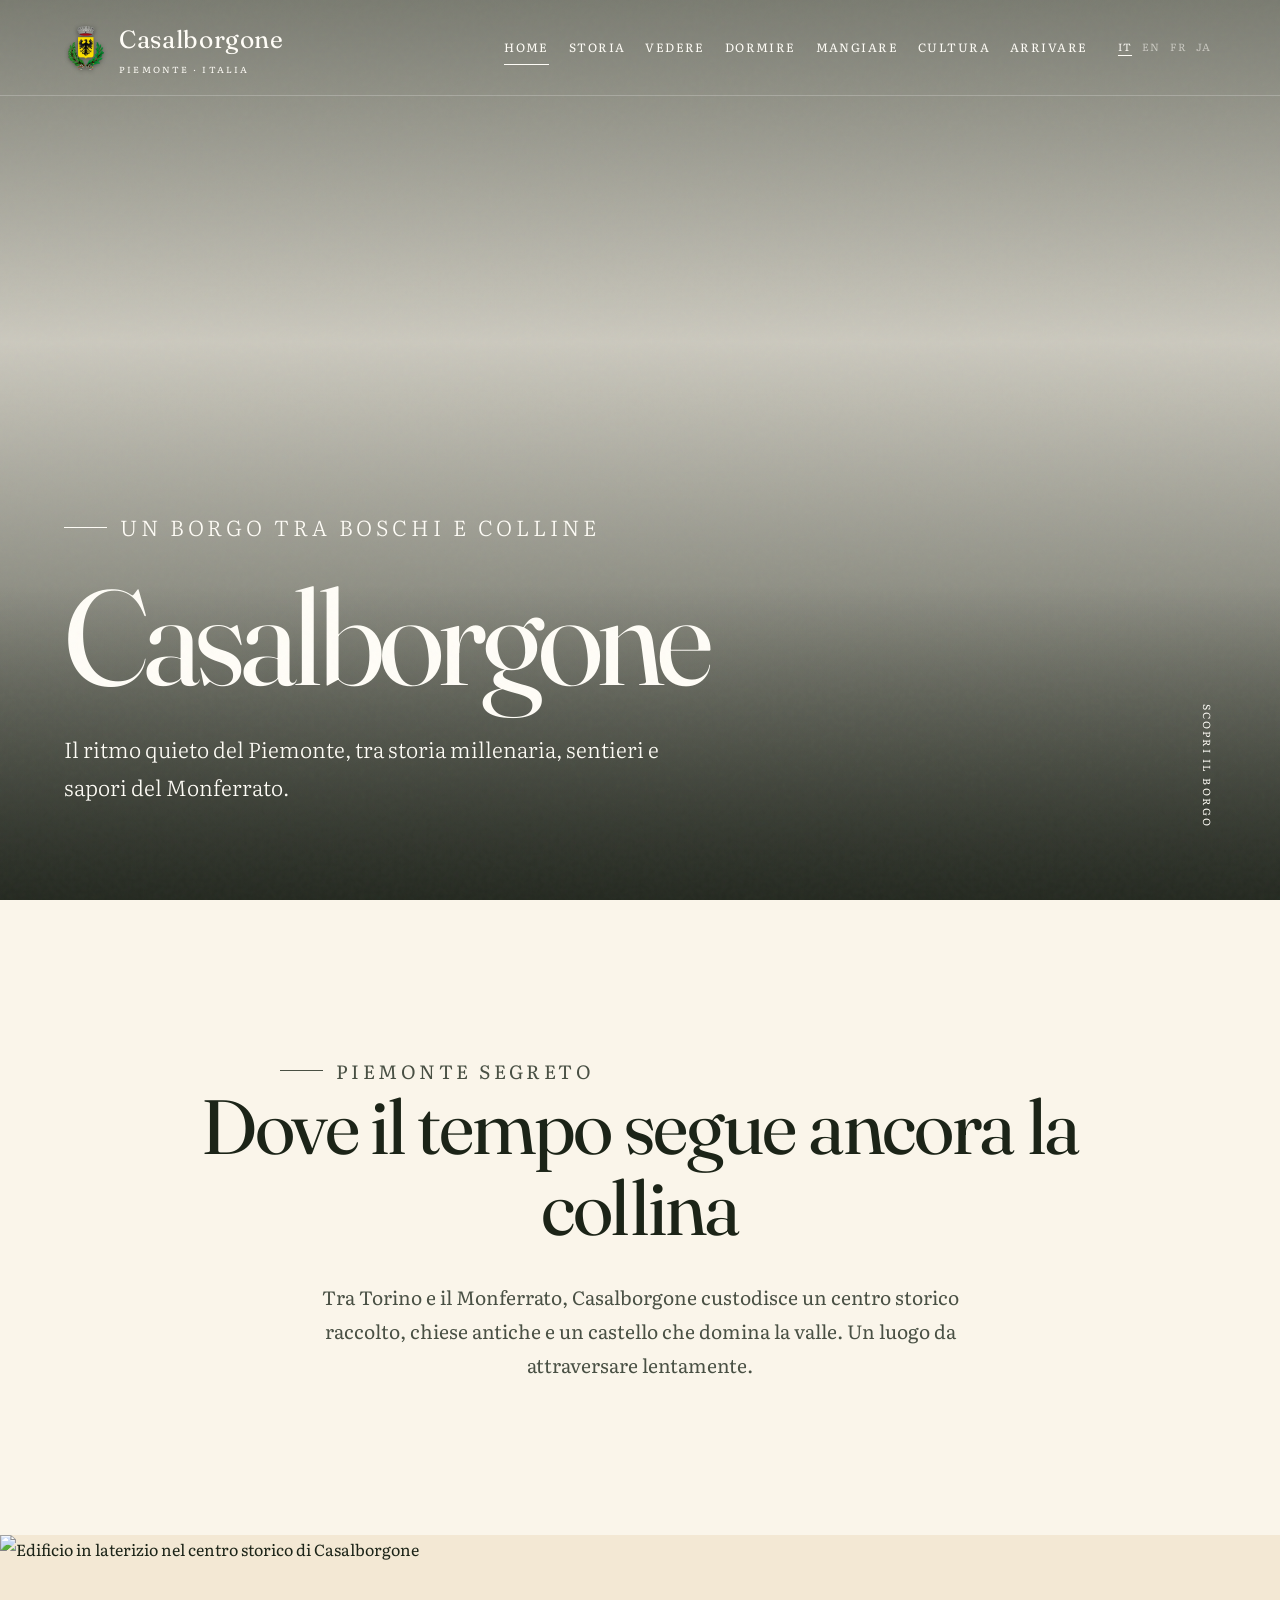
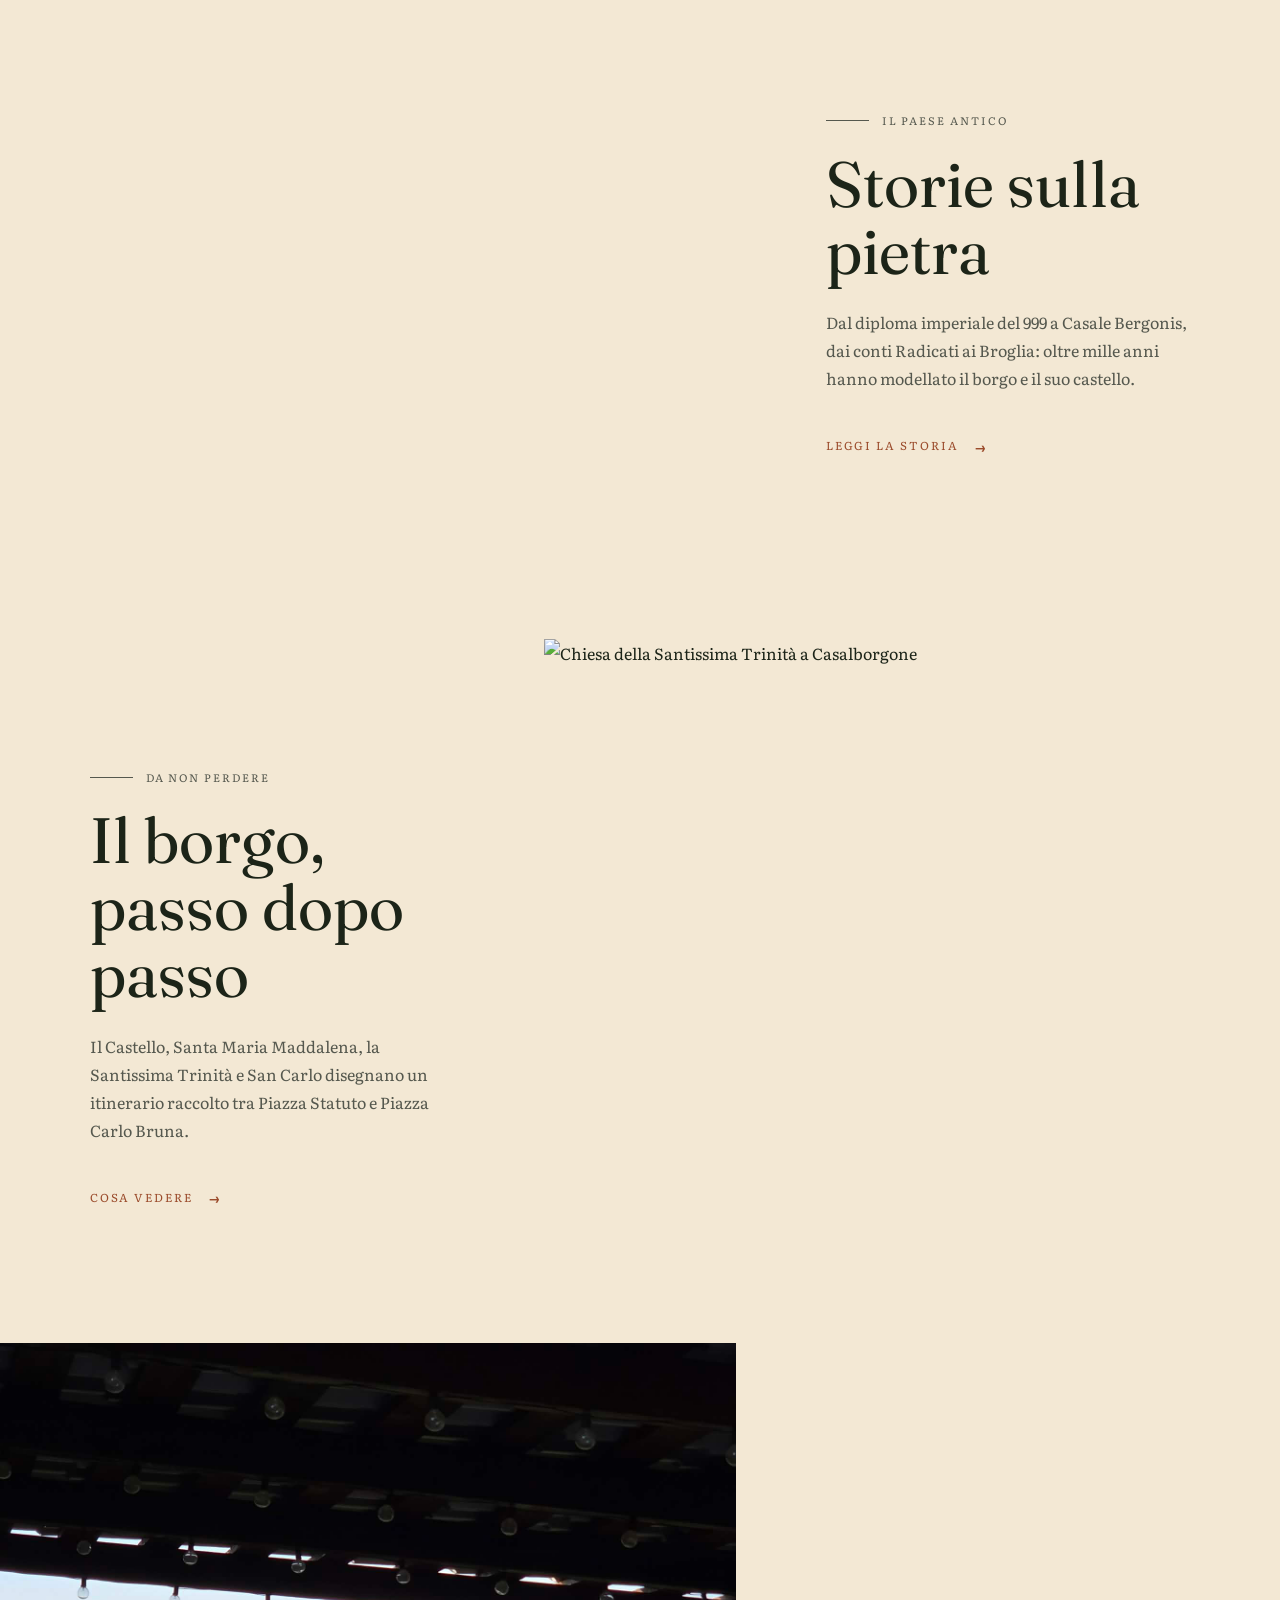
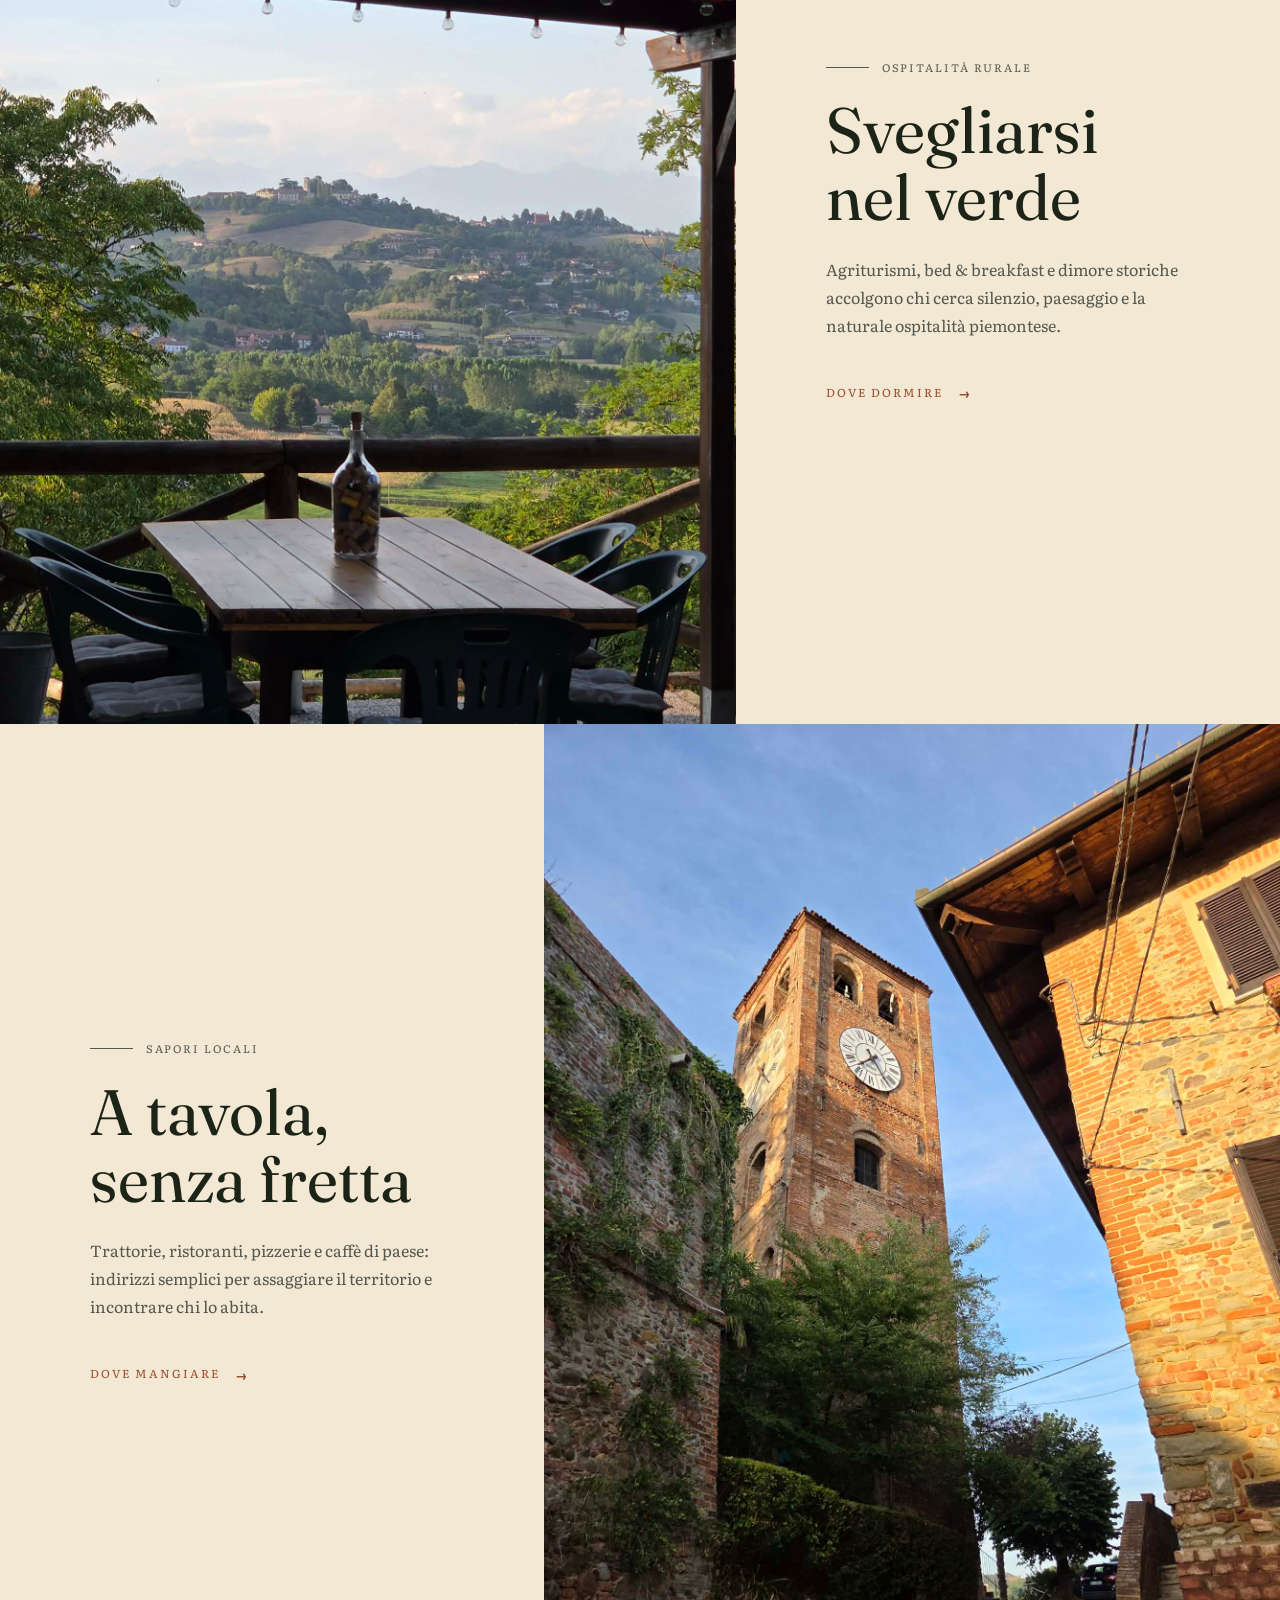
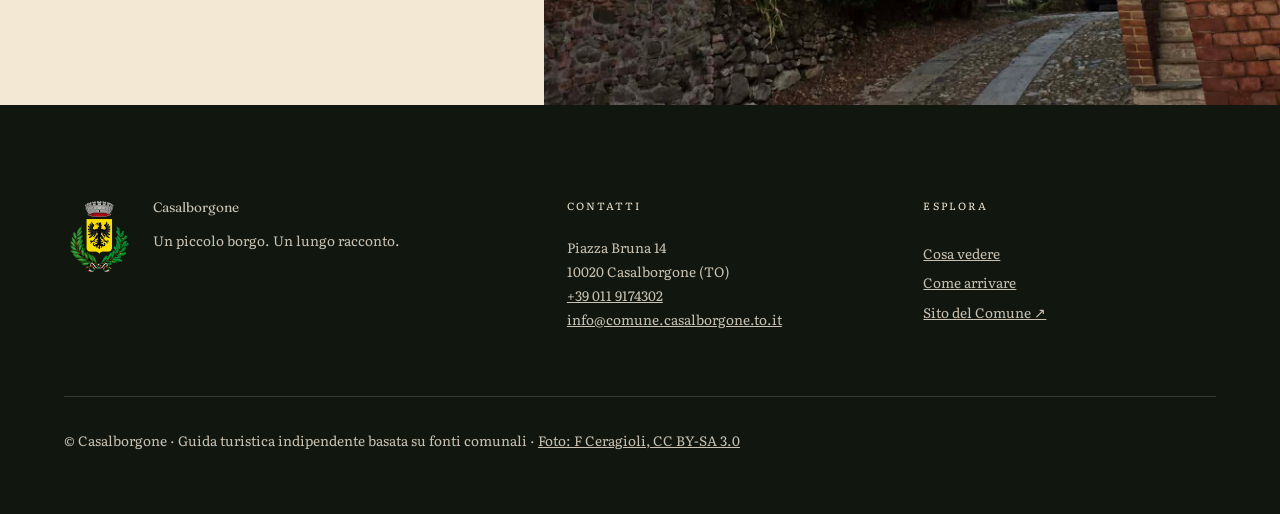
==== commit 47baa770: "Add French and Japanese translations plus mobile nav polish. Co-authored-by: Cursor <cursoragent@cur" ====
--- a/index.html
+++ b/index.html
@@ -2,7 +2,7 @@
 <html lang="it">
 <head>
   <meta charset="utf-8">
-  <meta name="viewport" content="width=device-width, initial-scale=1">
+  <meta name="viewport" content="width=device-width, initial-scale=1, viewport-fit=cover">
   <meta name="description" content="Scopri Casalborgone: storia, cultura, ospitalità e sapori sulle colline del Monferrato.">
   <title>Casalborgone — Colline del Monferrato</title>
   <link rel="icon" href="favicon.ico" sizes="any">
@@ -12,88 +12,88 @@
   <script src="js/site.js" defer></script>
 </head>
 <body>
-  <a class="skip-link" href="#main" data-it="Vai al contenuto" data-en="Skip to content">Vai al contenuto</a>
+  <a class="skip-link" href="#main" data-it="Vai al contenuto" data-en="Skip to content" data-fr="Aller au contenu" data-ja="本文へ">Vai al contenuto</a>
   <header class="site-header">
-    <a class="brand" href="index.html"><img class="brand-mark" src="images/stemma-casalborgone.png" alt="Stemma del Comune di Casalborgone" width="48" height="48"><span>Casalborgone<small data-it="Piemonte · Italia" data-en="Piedmont · Italy">Piemonte · Italia</small></span></a>
-    <button class="menu-button" aria-expanded="false" aria-label="Menu">☰</button>
-    <div class="nav-wrap">
+    <a class="brand" href="index.html"><img class="brand-mark" src="images/stemma-casalborgone.png" alt="Stemma del Comune di Casalborgone" width="48" height="48"><span>Casalborgone<small data-it="Piemonte · Italia" data-en="Piedmont · Italy" data-fr="Piémont · Italie" data-ja="ピエモンテ · イタリア">Piemonte · Italia</small></span></a>
+    <button class="menu-button" aria-expanded="false" aria-controls="site-menu" aria-label="Menu"><span></span><span></span><span></span></button>
+    <div class="nav-wrap" id="site-menu">
       <nav class="site-nav" aria-label="Main navigation">
-        <a href="index.html" aria-current="page">Home</a>
-        <a href="storia.html" data-it="Storia" data-en="History">Storia</a>
-        <a href="vedere.html" data-it="Vedere" data-en="See">Vedere</a>
-        <a href="dormire.html" data-it="Dormire" data-en="Stay">Dormire</a>
-        <a href="mangiare.html" data-it="Mangiare" data-en="Taste">Mangiare</a>
-        <a href="cultura.html" data-it="Cultura" data-en="Culture">Cultura</a>
-        <a href="arrivare.html" data-it="Arrivare" data-en="Visit">Arrivare</a>
+        <a href="index.html" aria-current="page" data-it="Home" data-en="Home" data-fr="Accueil" data-ja="ホーム">Home</a>
+        <a href="storia.html" data-it="Storia" data-en="History" data-fr="Histoire" data-ja="歴史">Storia</a>
+        <a href="vedere.html" data-it="Vedere" data-en="See" data-fr="Voir" data-ja="見どころ">Vedere</a>
+        <a href="dormire.html" data-it="Dormire" data-en="Stay" data-fr="Séjour" data-ja="宿泊">Dormire</a>
+        <a href="mangiare.html" data-it="Mangiare" data-en="Taste" data-fr="Table" data-ja="食事">Mangiare</a>
+        <a href="cultura.html" data-it="Cultura" data-en="Culture" data-fr="Culture" data-ja="文化">Cultura</a>
+        <a href="arrivare.html" data-it="Arrivare" data-en="Visit" data-fr="Venir" data-ja="アクセス">Arrivare</a>
       </nav>
-      <div class="language" aria-label="Language"><button class="lang-button active" data-lang="it">IT</button><span>/</span><button class="lang-button" data-lang="en">EN</button></div>
+      <div class="language" aria-label="Language"><button class="lang-button active" data-lang="it">IT</button><button class="lang-button" data-lang="en">EN</button><button class="lang-button" data-lang="fr">FR</button><button class="lang-button" data-lang="ja">JA</button></div>
     </div>
   </header>
 
   <main id="main">
     <section class="hero" style="--hero: url('https://commons.wikimedia.org/wiki/Special:Redirect/file/Casalborgone%20centro%20storico.jpg?width=2400')">
       <div class="hero-content">
-        <p class="eyebrow reveal" data-it="Un borgo tra boschi e colline" data-en="A village among woods and hills">Un borgo tra boschi e colline</p>
+        <p class="eyebrow reveal" data-it="Un borgo tra boschi e colline" data-en="A village among woods and hills" data-fr="Un village parmi bois et collines" data-ja="森と丘に抱かれた村">Un borgo tra boschi e colline</p>
         <h1 class="reveal">Casalborgone</h1>
-        <p class="reveal" data-it="Il ritmo quieto del Piemonte, tra storia millenaria, sentieri e sapori del Monferrato." data-en="The quiet rhythm of Piedmont, among a thousand years of history, woodland paths and Monferrato flavours.">Il ritmo quieto del Piemonte, tra storia millenaria, sentieri e sapori del Monferrato.</p>
+        <p class="reveal" data-it="Il ritmo quieto del Piemonte, tra storia millenaria, sentieri e sapori del Monferrato." data-en="The quiet rhythm of Piedmont, among a thousand years of history, woodland paths and Monferrato flavours." data-fr="Le rythme tranquille du Piémont, entre mille ans d'histoire, sentiers et saveurs du Monferrato." data-ja="ピエモンテの静かなリズム。千年の歴史、森の道、モンフェッラートの味わい。">Il ritmo quieto del Piemonte, tra storia millenaria, sentieri e sapori del Monferrato.</p>
       </div>
-      <span class="scroll-cue" data-it="Scopri il borgo" data-en="Discover the village">Scopri il borgo</span>
+      <span class="scroll-cue" data-it="Scopri il borgo" data-en="Discover the village" data-fr="Découvrir le village" data-ja="村を歩く">Scopri il borgo</span>
     </section>
 
     <section class="intro">
       <div class="intro-inner">
-        <p class="eyebrow" data-it="Piemonte segreto" data-en="Hidden Piedmont">Piemonte segreto</p>
-        <h2 data-it="Dove il tempo segue ancora la collina" data-en="Where time still follows the hills">Dove il tempo segue ancora la collina</h2>
-        <p data-it="Tra Torino e il Monferrato, Casalborgone custodisce un centro storico raccolto, chiese antiche e un castello che domina la valle. Un luogo da attraversare lentamente." data-en="Between Turin and Monferrato, Casalborgone preserves an intimate historic centre, ancient churches and a castle overlooking the valley. A place to explore slowly.">Tra Torino e il Monferrato, Casalborgone custodisce un centro storico raccolto, chiese antiche e un castello che domina la valle. Un luogo da attraversare lentamente.</p>
+        <p class="eyebrow" data-it="Piemonte segreto" data-en="Hidden Piedmont" data-fr="Piémont secret" data-ja="隠れたピエモンテ">Piemonte segreto</p>
+        <h2 data-it="Dove il tempo segue ancora la collina" data-en="Where time still follows the hills" data-fr="Où le temps suit encore la colline" data-ja="時がいまも丘に沿う場所">Dove il tempo segue ancora la collina</h2>
+        <p data-it="Tra Torino e il Monferrato, Casalborgone custodisce un centro storico raccolto, chiese antiche e un castello che domina la valle. Un luogo da attraversare lentamente." data-en="Between Turin and Monferrato, Casalborgone preserves an intimate historic centre, ancient churches and a castle overlooking the valley. A place to explore slowly." data-fr="Entre Turin et le Monferrato, Casalborgone conserve un centre historique intime, des églises anciennes et un château qui domine la vallée. Un lieu à parcourir lentement." data-ja="トリノとモンフェッラートのあいだ。カザルボルゴーネは、小さな旧市街、古い教会、谷を見下ろす城を守る。ゆっくり歩く場所。">Tra Torino e il Monferrato, Casalborgone custodisce un centro storico raccolto, chiese antiche e un castello che domina la valle. Un luogo da attraversare lentamente.</p>
       </div>
     </section>
 
     <section class="feature">
       <div class="feature-media"><img src="images/leu-edificio-storico.jpg" alt="Edificio in laterizio nel centro storico di Casalborgone" loading="lazy"></div>
       <div class="feature-copy">
-        <p class="eyebrow" data-it="Il paese antico" data-en="The old village">Il paese antico</p>
-        <h2 data-it="Storie sulla pietra" data-en="Stories written in stone">Storie sulla pietra</h2>
-        <p data-it="Dal diploma imperiale del 999 a Casale Bergonis, dai conti Radicati ai Broglia: oltre mille anni hanno modellato il borgo e il suo castello." data-en="From the imperial diploma of 999 to Casale Bergonis, from the Radicati counts to the Broglia family: over a thousand years shaped the village and its castle.">Dal diploma imperiale del 999 a Casale Bergonis, dai conti Radicati ai Broglia: oltre mille anni hanno modellato il borgo e il suo castello.</p>
-        <a class="text-link" href="storia.html" data-it="Leggi la storia" data-en="Read the story">Leggi la storia</a>
+        <p class="eyebrow" data-it="Il paese antico" data-en="The old village" data-fr="Le vieux village" data-ja="古い村">Il paese antico</p>
+        <h2 data-it="Storie sulla pietra" data-en="Stories written in stone" data-fr="Des histoires dans la pierre" data-ja="石に刻まれた物語">Storie sulla pietra</h2>
+        <p data-it="Dal diploma imperiale del 999 a Casale Bergonis, dai conti Radicati ai Broglia: oltre mille anni hanno modellato il borgo e il suo castello." data-en="From the imperial diploma of 999 to Casale Bergonis, from the Radicati counts to the Broglia family: over a thousand years shaped the village and its castle." data-fr="Du diplôme impérial de 999 à Casale Bergonis, des comtes Radicati aux Broglia : plus de mille ans ont façonné le village et son château." data-ja="999年の皇帝勅書からカサーレ・ベルゴニスへ。ラディカーティ伯爵からブローリア家まで。千年を超える歳月が村と城を形づくった。">Dal diploma imperiale del 999 a Casale Bergonis, dai conti Radicati ai Broglia: oltre mille anni hanno modellato il borgo e il suo castello.</p>
+        <a class="text-link" href="storia.html" data-it="Leggi la storia" data-en="Read the story" data-fr="Lire l'histoire" data-ja="歴史を読む">Leggi la storia</a>
       </div>
     </section>
 
     <section class="feature">
       <div class="feature-media"><img src="images/leu-chiesa-ss-trinita.jpg" alt="Chiesa della Santissima Trinità a Casalborgone" loading="lazy"></div>
       <div class="feature-copy">
-        <p class="eyebrow" data-it="Da non perdere" data-en="Not to be missed">Da non perdere</p>
-        <h2 data-it="Il borgo, passo dopo passo" data-en="The village, step by step">Il borgo, passo dopo passo</h2>
-        <p data-it="Il Castello, Santa Maria Maddalena, la Santissima Trinità e San Carlo disegnano un itinerario raccolto tra Piazza Statuto e Piazza Carlo Bruna." data-en="The Castle, Santa Maria Maddalena, Santissima Trinità and San Carlo create an intimate route from Piazza Statuto to Piazza Carlo Bruna.">Il Castello, Santa Maria Maddalena, la Santissima Trinità e San Carlo disegnano un itinerario raccolto tra Piazza Statuto e Piazza Carlo Bruna.</p>
-        <a class="text-link" href="vedere.html" data-it="Cosa vedere" data-en="What to see">Cosa vedere</a>
+        <p class="eyebrow" data-it="Da non perdere" data-en="Not to be missed" data-fr="À ne pas manquer" data-ja="見逃せない">Da non perdere</p>
+        <h2 data-it="Il borgo, passo dopo passo" data-en="The village, step by step" data-fr="Le village, pas à pas" data-ja="一歩ずつ、村を歩く">Il borgo, passo dopo passo</h2>
+        <p data-it="Il Castello, Santa Maria Maddalena, la Santissima Trinità e San Carlo disegnano un itinerario raccolto tra Piazza Statuto e Piazza Carlo Bruna." data-en="The Castle, Santa Maria Maddalena, Santissima Trinità and San Carlo create an intimate route from Piazza Statuto to Piazza Carlo Bruna." data-fr="Le château, Santa Maria Maddalena, la Santissima Trinità et San Carlo dessinent un itinéraire intime de Piazza Statuto à Piazza Carlo Bruna." data-ja="城、サンタ・マリア・マッダレーナ、サンティッシマ・トリニタ、サン・カルロ。スタトゥート広場からカルロ・ブルーナ広場までの短い道。">Il Castello, Santa Maria Maddalena, la Santissima Trinità e San Carlo disegnano un itinerario raccolto tra Piazza Statuto e Piazza Carlo Bruna.</p>
+        <a class="text-link" href="vedere.html" data-it="Cosa vedere" data-en="What to see" data-fr="Que voir" data-ja="見どころ">Cosa vedere</a>
       </div>
     </section>
 
     <section class="feature">
       <div class="feature-media"><img src="images/leu-terrazza-colline.jpg" alt="Terrazza con vista sulle colline di Casalborgone" loading="lazy"></div>
       <div class="feature-copy">
-        <p class="eyebrow" data-it="Ospitalità rurale" data-en="Country hospitality">Ospitalità rurale</p>
-        <h2 data-it="Svegliarsi nel verde" data-en="Wake up in the green">Svegliarsi nel verde</h2>
-        <p data-it="Agriturismi, bed & breakfast e dimore storiche accolgono chi cerca silenzio, paesaggio e la naturale ospitalità piemontese." data-en="Farm stays, bed and breakfasts and historic residences welcome travellers seeking silence, landscape and natural Piedmontese hospitality.">Agriturismi, bed & breakfast e dimore storiche accolgono chi cerca silenzio, paesaggio e la naturale ospitalità piemontese.</p>
-        <a class="text-link" href="dormire.html" data-it="Dove dormire" data-en="Where to stay">Dove dormire</a>
+        <p class="eyebrow" data-it="Ospitalità rurale" data-en="Country hospitality" data-fr="Hospitalité rurale" data-ja="田舎のおもてなし">Ospitalità rurale</p>
+        <h2 data-it="Svegliarsi nel verde" data-en="Wake up in the green" data-fr="S'éveiller dans le vert" data-ja="緑のなかで目覚める">Svegliarsi nel verde</h2>
+        <p data-it="Agriturismi, bed & breakfast e dimore storiche accolgono chi cerca silenzio, paesaggio e la naturale ospitalità piemontese." data-en="Farm stays, bed and breakfasts and historic residences welcome travellers seeking silence, landscape and natural Piedmontese hospitality." data-fr="Agritourismes, chambres d'hôtes et demeures historiques accueillent ceux qui cherchent le silence, le paysage et l'hospitalité naturelle du Piémont." data-ja="アグリツーリズモ、B&B、歴史ある館。静けさ、景色、ピエモンテらしいもてなしを求める人を迎える。">Agriturismi, bed & breakfast e dimore storiche accolgono chi cerca silenzio, paesaggio e la naturale ospitalità piemontese.</p>
+        <a class="text-link" href="dormire.html" data-it="Dove dormire" data-en="Where to stay" data-fr="Où dormir" data-ja="宿泊">Dove dormire</a>
       </div>
     </section>
 
     <section class="feature">
       <div class="feature-media"><img src="images/leu-torre-orologio.jpg" alt="Torre dell'orologio nel borgo di Casalborgone" loading="lazy" style="object-position:center 20%"></div>
       <div class="feature-copy">
-        <p class="eyebrow" data-it="Sapori locali" data-en="Local flavours">Sapori locali</p>
-        <h2 data-it="A tavola, senza fretta" data-en="At the table, unhurried">A tavola, senza fretta</h2>
-        <p data-it="Trattorie, ristoranti, pizzerie e caffè di paese: indirizzi semplici per assaggiare il territorio e incontrare chi lo abita." data-en="Trattorias, restaurants, pizzerias and village cafés: unpretentious places to taste the land and meet those who live here.">Trattorie, ristoranti, pizzerie e caffè di paese: indirizzi semplici per assaggiare il territorio e incontrare chi lo abita.</p>
-        <a class="text-link" href="mangiare.html" data-it="Dove mangiare" data-en="Where to eat">Dove mangiare</a>
+        <p class="eyebrow" data-it="Sapori locali" data-en="Local flavours" data-fr="Saveurs locales" data-ja="土地の味">Sapori locali</p>
+        <h2 data-it="A tavola, senza fretta" data-en="At the table, unhurried" data-fr="À table, sans hâte" data-ja="テーブルで、急がずに">A tavola, senza fretta</h2>
+        <p data-it="Trattorie, ristoranti, pizzerie e caffè di paese: indirizzi semplici per assaggiare il territorio e incontrare chi lo abita." data-en="Trattorias, restaurants, pizzerias and village cafés: unpretentious places to taste the land and meet those who live here." data-fr="Trattorias, restaurants, pizzerias et cafés de village : des adresses simples pour goûter le territoire et rencontrer ceux qui l'habitent." data-ja="トラットリア、レストラン、ピッツェリア、村のカフェ。土地を味わい、住む人と出会うための素直な店。">Trattorie, ristoranti, pizzerie e caffè di paese: indirizzi semplici per assaggiare il territorio e incontrare chi lo abita.</p>
+        <a class="text-link" href="mangiare.html" data-it="Dove mangiare" data-en="Where to eat" data-fr="Où manger" data-ja="食事">Dove mangiare</a>
       </div>
     </section>
   </main>
 
   <footer class="site-footer">
-    <div class="footer-brand"><img class="footer-mark" src="images/stemma-casalborgone.png" alt="" width="72" height="72"><div><p class="footer-title">Casalborgone</p><p data-it="Un piccolo borgo. Un lungo racconto." data-en="A small village. A long story.">Un piccolo borgo. Un lungo racconto.</p></div></div>
-    <div><h2 data-it="Contatti" data-en="Contact">Contatti</h2><address>Piazza Bruna 14<br>10020 Casalborgone (TO)<br><a href="tel:+390119174302">+39 011 9174302</a><br><a href="mailto:info@comune.casalborgone.to.it">info@comune.casalborgone.to.it</a></address></div>
-    <div class="footer-links"><h2 data-it="Esplora" data-en="Explore">Esplora</h2><a href="vedere.html" data-it="Cosa vedere" data-en="What to see">Cosa vedere</a><a href="arrivare.html" data-it="Come arrivare" data-en="How to get here">Come arrivare</a><a href="https://www.comune.casalborgone.to.it/" target="_blank" rel="noopener" data-it="Sito del Comune ↗" data-en="Municipal website ↗">Sito del Comune ↗</a></div>
-    <p class="footer-bottom">© Casalborgone · <span data-it="Guida turistica indipendente basata su fonti comunali" data-en="Independent visitor guide based on municipal sources">Guida turistica indipendente basata su fonti comunali</span> · <a href="https://commons.wikimedia.org/wiki/File:Casalborgone_centro_storico.jpg" target="_blank" rel="noopener">Foto: F Ceragioli, CC BY-SA 3.0</a></p>
+    <div class="footer-brand"><img class="footer-mark" src="images/stemma-casalborgone.png" alt="" width="72" height="72"><div><p class="footer-title">Casalborgone</p><p data-it="Un piccolo borgo. Un lungo racconto." data-en="A small village. A long story." data-fr="Un petit village. Une longue histoire." data-ja="小さな村。長い物語。">Un piccolo borgo. Un lungo racconto.</p></div></div>
+    <div><h2 data-it="Contatti" data-en="Contact" data-fr="Contact" data-ja="連絡先">Contatti</h2><address>Piazza Bruna 14<br>10020 Casalborgone (TO)<br><a href="tel:+390119174302">+39 011 9174302</a><br><a href="mailto:info@comune.casalborgone.to.it">info@comune.casalborgone.to.it</a></address></div>
+    <div class="footer-links"><h2 data-it="Esplora" data-en="Explore" data-fr="Explorer" data-ja="案内">Esplora</h2><a href="vedere.html" data-it="Cosa vedere" data-en="What to see" data-fr="Que voir" data-ja="見どころ">Cosa vedere</a><a href="arrivare.html" data-it="Come arrivare" data-en="How to get here" data-fr="Comment venir" data-ja="アクセス">Come arrivare</a><a href="https://www.comune.casalborgone.to.it/" target="_blank" rel="noopener" data-it="Sito del Comune ↗" data-en="Municipal website ↗" data-fr="Site municipal ↗" data-ja="公式サイト ↗">Sito del Comune ↗</a></div>
+    <p class="footer-bottom">© Casalborgone · <span data-it="Guida turistica indipendente basata su fonti comunali" data-en="Independent visitor guide based on municipal sources" data-fr="Guide touristique indépendant d'après les sources municipales" data-ja="自治体資料に基づく独立ガイド">Guida turistica indipendente basata su fonti comunali</span> · <a href="https://commons.wikimedia.org/wiki/File:Casalborgone_centro_storico.jpg" target="_blank" rel="noopener">Foto: F Ceragioli, CC BY-SA 3.0</a></p>
   </footer>
 </body>
 </html>
--- a/css/style.css
+++ b/css/style.css
@@ -8,13 +8,14 @@
   --fog: #c9c2b2;
   --gold: #b08a4a;
   --white: #fffdf7;
-  --display: "Fraunces", Georgia, serif;
-  --body: "Literata", Georgia, serif;
-  --gutter: clamp(1.25rem, 5vw, 5.5rem);
+  --display: "Fraunces", "Hiragino Mincho ProN", "Yu Mincho", "Noto Serif JP", Georgia, serif;
+  --body: "Literata", "Hiragino Mincho ProN", "Yu Mincho", "Noto Serif JP", Georgia, serif;
+  --gutter: clamp(1.5rem, 5vw, 5.5rem);
+  --header-h: 5.25rem;
 }
 
 * { box-sizing: border-box; }
-html { scroll-behavior: smooth; }
+html { scroll-behavior: smooth; overflow-x: clip; }
 body {
   margin: 0;
   color: var(--ink);
@@ -22,6 +23,8 @@
   font-family: var(--body);
   font-size: 1rem;
   line-height: 1.75;
+  overflow-x: clip;
+  overflow-wrap: break-word;
 }
 body::before {
   content: "";
@@ -45,9 +48,10 @@
 .skip-link:focus { top: 1rem; }
 
 .site-header {
-  position: absolute; inset: 0 0 auto; z-index: 10;
+  position: absolute; inset: 0 0 auto; z-index: 30;
   display: flex; align-items: center; justify-content: space-between;
-  min-height: 6rem; padding: 1rem var(--gutter);
+  gap: .75rem; min-height: 6rem;
+  padding: max(.85rem, env(safe-area-inset-top)) max(var(--gutter), env(safe-area-inset-right)) .85rem max(var(--gutter), env(safe-area-inset-left));
   color: var(--white); border-bottom: 1px solid rgba(255,255,255,.22);
 }
 .site-header.solid { position: relative; background: var(--ink); }
@@ -73,28 +77,43 @@
   height: 1px; background: currentColor; transform: scaleX(0); transform-origin: right; transition: transform .25s;
 }
 .site-nav a:hover::after, .site-nav a[aria-current="page"]::after { transform: scaleX(1); transform-origin: left; }
-.language { display: flex; align-items: center; gap: .3rem; margin-left: .5rem; }
+.language { display: flex; align-items: center; gap: .05rem; margin-left: .35rem; }
 .lang-button {
-  border: 0; padding: .2rem; color: inherit; background: transparent; cursor: pointer;
-  font-size: .68rem; letter-spacing: .12em; opacity: .55;
+  border: 0; padding: .2rem .28rem; color: inherit; background: transparent; cursor: pointer;
+  font-size: .65rem; letter-spacing: .1em; opacity: .55;
 }
 .lang-button.active { opacity: 1; text-decoration: underline; text-underline-offset: .25rem; }
 .menu-button {
-  display: none; width: 2.5rem; height: 2.5rem; border: 1px solid rgba(255,255,255,.4);
-  color: inherit; background: transparent; cursor: pointer;
-}
+  display: none; position: relative; z-index: 40;
+  width: 2.75rem; height: 2.75rem; flex-shrink: 0;
+  border: 1px solid rgba(255,255,255,.55);
+  color: inherit; background: rgba(17,24,14,.28);
+  cursor: pointer; padding: 0;
+}
+.menu-button span {
+  position: absolute; left: .7rem; right: .7rem; height: 1.5px;
+  background: currentColor; transition: transform .25s, opacity .2s, top .25s;
+}
+.menu-button span:nth-child(1) { top: .9rem; }
+.menu-button span:nth-child(2) { top: 1.3rem; }
+.menu-button span:nth-child(3) { top: 1.7rem; }
+.menu-button[aria-expanded="true"] span:nth-child(1) { top: 1.3rem; transform: rotate(45deg); }
+.menu-button[aria-expanded="true"] span:nth-child(2) { opacity: 0; }
+.menu-button[aria-expanded="true"] span:nth-child(3) { top: 1.3rem; transform: rotate(-45deg); }
 
 .hero {
-  position: relative; display: grid; min-height: 100svh; place-items: end start;
-  padding: 10rem var(--gutter) 8vh; color: var(--white); overflow: hidden;
-  background: linear-gradient(100deg, rgba(17,24,14,.72), rgba(17,24,14,.1)),
+  position: relative; display: grid; grid-template-columns: minmax(0, 1fr); min-height: 100svh; place-items: end start;
+  padding: 10rem max(var(--gutter), env(safe-area-inset-right)) 8vh max(var(--gutter), env(safe-area-inset-left));
+  color: var(--white); overflow-x: clip;
+  background: linear-gradient(180deg, rgba(17,24,14,.55) 0%, rgba(17,24,14,.2) 38%, rgba(17,24,14,.78) 100%),
     var(--hero) var(--hero-pos, center)/cover no-repeat;
 }
 .hero::after { content: ""; position: absolute; inset: auto 0 0; height: 35%; background: linear-gradient(transparent, rgba(10,15,8,.55)); }
-.hero-content { position: relative; z-index: 1; max-width: 62rem; }
+.hero-content { position: relative; z-index: 1; min-width: 0; width: 100%; max-width: 62rem; }
 .eyebrow {
   display: flex; align-items: center; gap: .8rem; margin-bottom: 1.2rem;
-  font-size: .68rem; letter-spacing: .24em; text-transform: uppercase;
+  font-size: .68rem; letter-spacing: .18em; text-transform: uppercase;
+  overflow-wrap: normal;
 }
 .eyebrow::before { content: ""; width: 2.7rem; height: 1px; background: currentColor; }
 .hero h1 { margin-bottom: 1.5rem; font-size: clamp(3.9rem, 10.5vw, 9.5rem); letter-spacing: -.045em; }
@@ -102,7 +121,7 @@
 .scroll-cue { position: absolute; z-index: 2; right: var(--gutter); bottom: 8vh; font-size: .64rem; letter-spacing: .2em; text-transform: uppercase; writing-mode: vertical-rl; }
 
 .intro { padding: clamp(6rem, 12vw, 11rem) var(--gutter); text-align: center; }
-.intro-inner { max-width: 61rem; margin: auto; }
+.intro-inner { max-width: 61rem; margin: auto; min-width: 0; }
 .intro h2 { margin-bottom: 2rem; font-size: clamp(2.6rem, 6vw, 5.8rem); letter-spacing: -.03em; }
 .intro p { max-width: 45rem; margin: 0 auto; color: #495044; font-size: clamp(1.05rem, 1.5vw, 1.25rem); }
 
@@ -111,8 +130,7 @@
 .feature:nth-child(even) .feature-media { order: 2; }
 .feature-media { min-height: 34rem; overflow: hidden; }
 .feature-media img { width: 100%; height: 100%; object-fit: cover; transition: transform 1.2s ease; }
-.feature:hover .feature-media img { transform: scale(1.025); }
-.feature-copy { display: flex; flex-direction: column; justify-content: center; padding: clamp(3rem, 7vw, 8rem); }
+.feature-copy { display: flex; flex-direction: column; justify-content: center; min-width: 0; padding: clamp(3rem, 7vw, 8rem); }
 .feature-copy h2 { margin-bottom: 1.5rem; font-size: clamp(2.8rem, 5vw, 5rem); }
 .feature-copy p { max-width: 32rem; color: #55584e; }
 .text-link {
@@ -135,11 +153,10 @@
 
 .card-grid { display: grid; grid-template-columns: repeat(3, 1fr); gap: 1px; background: var(--fog); border: 1px solid var(--fog); }
 .card {
-  min-height: 19rem; padding: clamp(2rem, 3.5vw, 3.7rem);
+  min-width: 0; min-height: 19rem; padding: clamp(1.6rem, 3.5vw, 3.7rem);
   color: var(--ink); background: var(--paper);
   transition: color .3s, background .3s;
 }
-.card:hover { color: var(--white); background: var(--terracotta); }
 .card-number { color: var(--gold); font-size: .68rem; letter-spacing: .2em; }
 .card h3 { margin: 3.5rem 0 1.3rem; font-size: clamp(1.7rem, 2.8vw, 2.7rem); }
 .card p, .card address { margin: 0 0 .5rem; font-style: normal; font-size: .9rem; }
@@ -155,7 +172,11 @@
 .map-copy h2 { font-size: clamp(2.8rem, 5vw, 5rem); }
 .map { min-height: 38rem; border: 0; filter: grayscale(1) sepia(.2); }
 
-.site-footer { display: grid; grid-template-columns: 1.2fr .8fr .8fr; gap: 4rem; padding: 6rem var(--gutter) 3rem; color: var(--parchment); background: #11170f; }
+.site-footer {
+  display: grid; grid-template-columns: 1.2fr .8fr .8fr; gap: 4rem;
+  padding: 6rem max(var(--gutter), env(safe-area-inset-right)) max(3rem, env(safe-area-inset-bottom)) max(var(--gutter), env(safe-area-inset-left));
+  color: var(--parchment); background: #11170f;
+}
 .footer-title { font-family: var(--display); font-size: clamp(2.4rem, 4vw, 4.6rem); line-height: 1; }
 .site-footer h2 { margin-bottom: 1.5rem; font-family: var(--body); font-size: .65rem; letter-spacing: .2em; text-transform: uppercase; }
 .site-footer p, .site-footer address, .site-footer a { font-style: normal; color: var(--fog); font-size: .85rem; }
@@ -167,39 +188,98 @@
 .reveal:nth-child(3) { animation-delay: .2s; }
 @keyframes rise { from { opacity: 0; transform: translateY(1.2rem); } }
 
+@media (hover: hover) and (pointer: fine) {
+  .feature:hover .feature-media img { transform: scale(1.025); }
+  .card:hover { color: var(--white); background: var(--terracotta); }
+}
+
 @media (max-width: 900px) {
-  .site-header { min-height: 5rem; }
-  .menu-button { display: grid; place-items: center; }
+  :root { --header-h: 4.5rem; }
+  .site-header {
+    position: fixed;
+    min-height: var(--header-h);
+    border-bottom-color: transparent;
+    background: linear-gradient(180deg, rgba(10,15,8,.78), rgba(10,15,8,.18) 78%, transparent);
+  }
+  body.menu-open { overflow: hidden; touch-action: none; }
+  body.menu-open .site-header {
+    background: #11170f;
+    border-bottom-color: rgba(255,255,255,.12);
+  }
+  .brand { position: relative; z-index: 40; font-size: 1.2rem; min-width: 0; }
+  .brand-mark { width: 2.25rem; height: 2.25rem; }
+  .menu-button { display: block; }
   .nav-wrap {
-    position: fixed; inset: 5rem 0 auto; display: none; flex-direction: column; align-items: flex-start;
-    padding: 2.5rem var(--gutter); color: var(--white); background: var(--ink);
-  }
-  .nav-wrap.open { display: flex; }
-  .site-nav { flex-direction: column; gap: 1.2rem; }
-  .site-nav a { font-size: .85rem; }
-  .language { margin: 1rem 0 0; }
-  .hero h1 { font-size: clamp(3.5rem, 15vw, 7rem); }
+    position: fixed; inset: 0; z-index: 35;
+    display: flex; flex-direction: column; align-items: flex-start; justify-content: center;
+    gap: 2rem;
+    padding: calc(var(--header-h) + 1.5rem) max(var(--gutter), env(safe-area-inset-right)) max(2.5rem, env(safe-area-inset-bottom)) max(var(--gutter), env(safe-area-inset-left));
+    color: var(--white); background: #11170f;
+    transform: translate3d(100%, 0, 0); visibility: hidden; pointer-events: none;
+    transition: transform .35s ease, visibility .35s;
+  }
+  .nav-wrap.open { transform: none; visibility: visible; pointer-events: auto; }
+  .site-nav { flex-direction: column; gap: .15rem; width: 100%; }
+  .site-nav a {
+    display: block; width: 100%; padding: .85rem 0;
+    font-size: 1.55rem; letter-spacing: .04em; text-transform: none;
+    font-family: var(--display);
+  }
+  .site-nav a::after { bottom: .35rem; }
+  .language {
+    margin: 1.2rem 0 0; gap: .2rem; flex-wrap: wrap;
+    padding-top: 1.2rem; border-top: 1px solid rgba(255,255,255,.16); width: 100%;
+  }
+  .lang-button { min-width: 2.75rem; min-height: 2.75rem; font-size: .8rem; opacity: .7; }
+  .hero {
+    min-height: 100svh;
+    padding-top: calc(var(--header-h) + 3.5rem);
+    padding-bottom: max(4.5rem, calc(env(safe-area-inset-bottom) + 3rem));
+  }
+  .hero h1 { font-size: clamp(2.6rem, 13vw, 4.4rem); margin-bottom: 1rem; }
+  .hero p { font-size: 1.02rem; }
+  .page-hero { min-height: 78svh; }
+  .page-hero h1 { max-width: none; }
   .scroll-cue { display: none; }
+  .intro { padding: 4.2rem var(--gutter); }
+  .intro h2 { margin-bottom: 1.2rem; }
   .feature, .feature:nth-child(even) { grid-template-columns: 1fr; min-height: 0; }
   .feature:nth-child(even) .feature-media { order: 0; }
-  .feature-media { min-height: 55vw; }
-  .section-heading { grid-template-columns: 1fr; gap: 1rem; }
-  .card-grid { grid-template-columns: 1fr 1fr; }
+  .feature-media { min-height: 58vw; }
+  .feature-copy { padding: 2.6rem var(--gutter) 3rem; }
+  .feature-copy h2 { margin-bottom: 1rem; }
+  .page-section { padding: 3.4rem var(--gutter) 4rem; }
+  .section-heading { grid-template-columns: 1fr; gap: .75rem; margin-bottom: 2.2rem; }
+  .section-heading h2 { max-width: none; }
+  .card-grid { grid-template-columns: 1fr; }
+  .card { min-height: 0; }
+  .card h3 { margin: 1.4rem 0 1rem; }
+  .text-link, .card a, .footer-links a, .site-footer address a {
+    display: inline-flex; align-items: center; min-height: 2.75rem;
+  }
   .map-wrap { grid-template-columns: 1fr; }
-  .site-footer { grid-template-columns: 1fr 1fr; }
-  .footer-brand { grid-column: 1 / -1; }
+  .map-copy { padding: 2.6rem var(--gutter) 2.2rem; }
+  .map { min-height: 18rem; width: 100%; }
+  .timeline-item { grid-template-columns: 1fr; gap: .4rem; padding: 1.8rem 0; }
+  .timeline-year { font-size: 1.55rem; }
+  .timeline-item h3 { font-size: 1.55rem; margin-bottom: .55rem; }
+  .site-footer { grid-template-columns: 1fr; gap: 2.2rem; padding-top: 3.6rem; }
+  .footer-brand, .footer-bottom { grid-column: 1; }
+  .footer-mark { width: 3.4rem; height: 3.4rem; }
+  .footer-title { font-size: clamp(2rem, 10vw, 3.2rem); }
 }
 
 @media (max-width: 580px) {
+  :root { --gutter: 1.5rem; --header-h: 4.25rem; }
   .brand small { display: none; }
-  .hero { min-height: 88svh; padding-bottom: 4rem; }
-  .feature-media { min-height: 75vw; }
-  .feature-copy { padding: 4rem var(--gutter); }
-  .card-grid { grid-template-columns: 1fr; }
-  .timeline-item { grid-template-columns: 1fr; gap: .5rem; padding: 2.5rem 0; }
-  .site-footer { grid-template-columns: 1fr; gap: 2.5rem; }
-  .footer-brand, .footer-bottom { grid-column: 1; }
-}
+  .hero { min-height: 92svh; }
+  .feature-media { min-height: 68vw; }
+}
+
+html[lang="ja"] h1, html[lang="ja"] h2, html[lang="ja"] h3 { letter-spacing: .03em; line-height: 1.28; }
+html[lang="ja"] .hero h1, html[lang="ja"] .page-hero h1 { letter-spacing: .06em; }
+html[lang="ja"] .page-hero h1 { max-width: 8em; }
+html[lang="ja"] .site-nav a { letter-spacing: .08em; }
 
 @media (prefers-reduced-motion: reduce) {
   *, *::before, *::after { scroll-behavior: auto !important; animation: none !important; transition: none !important; }
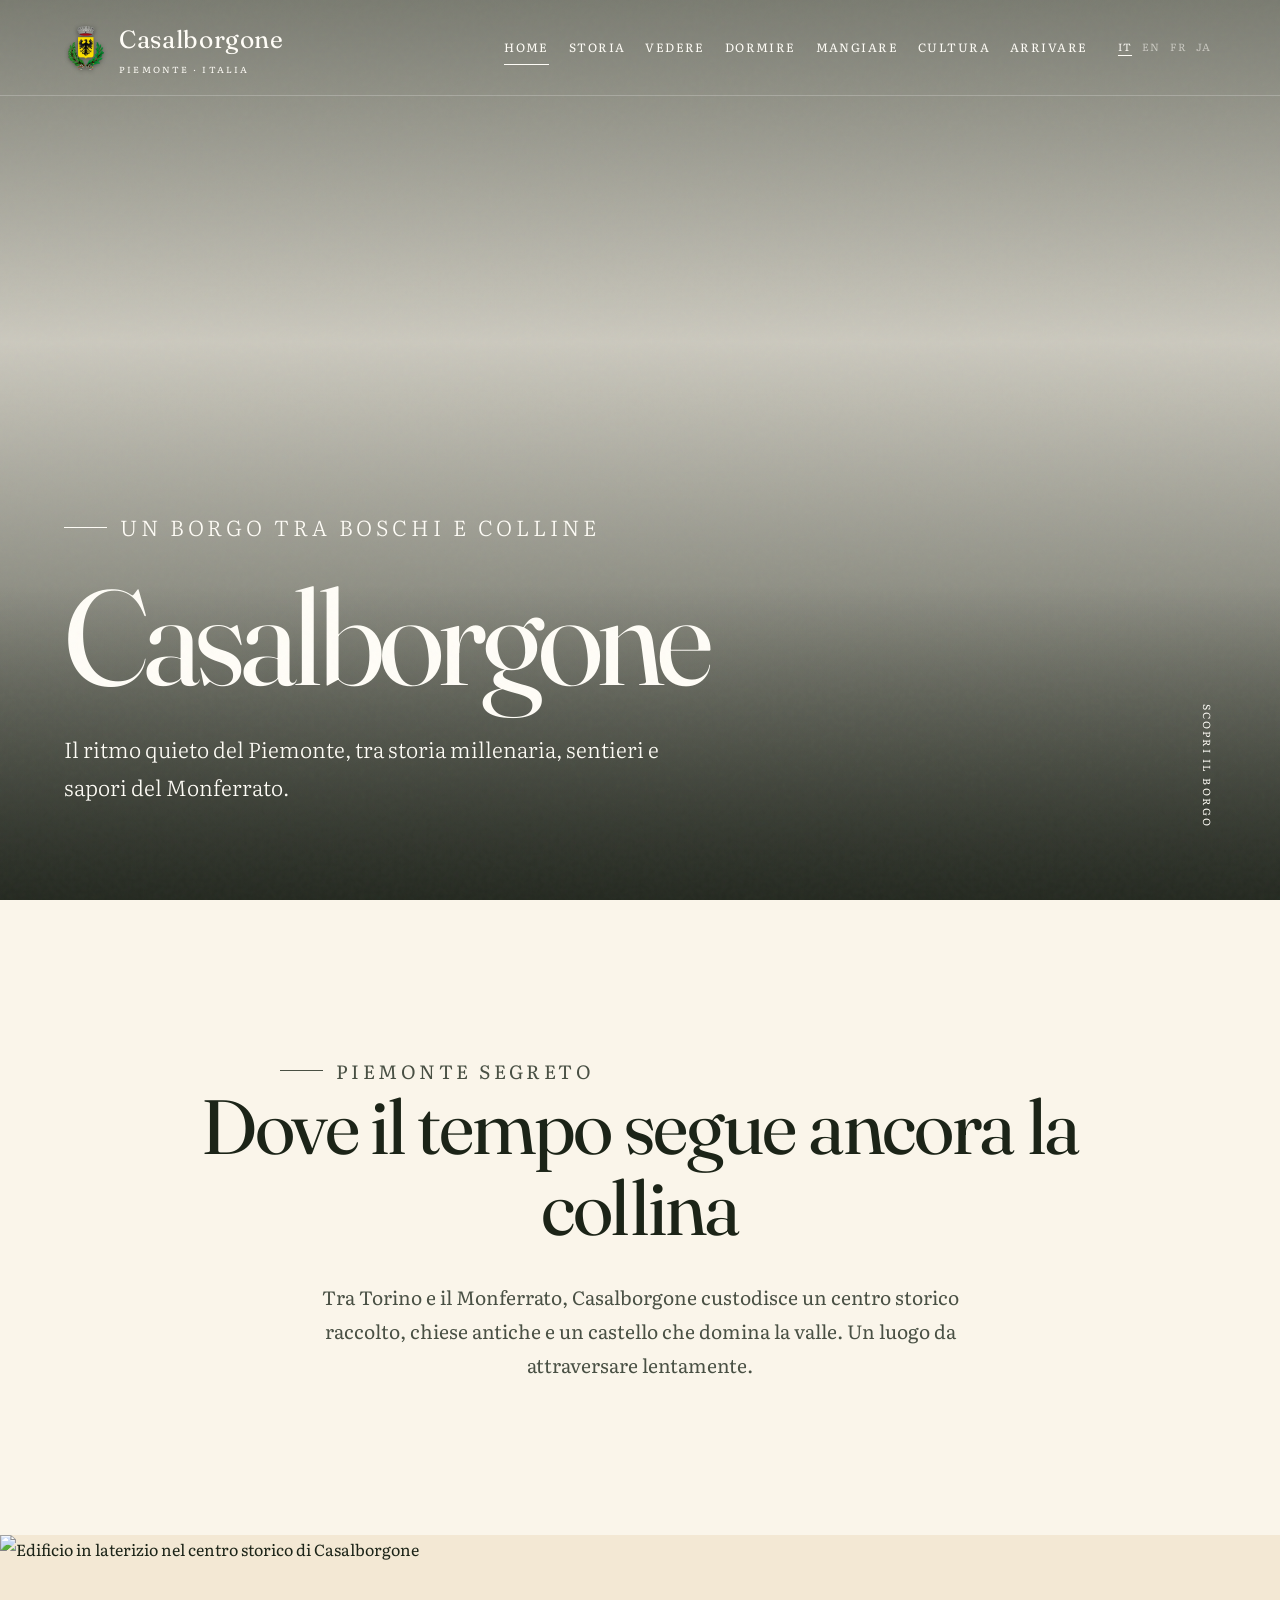
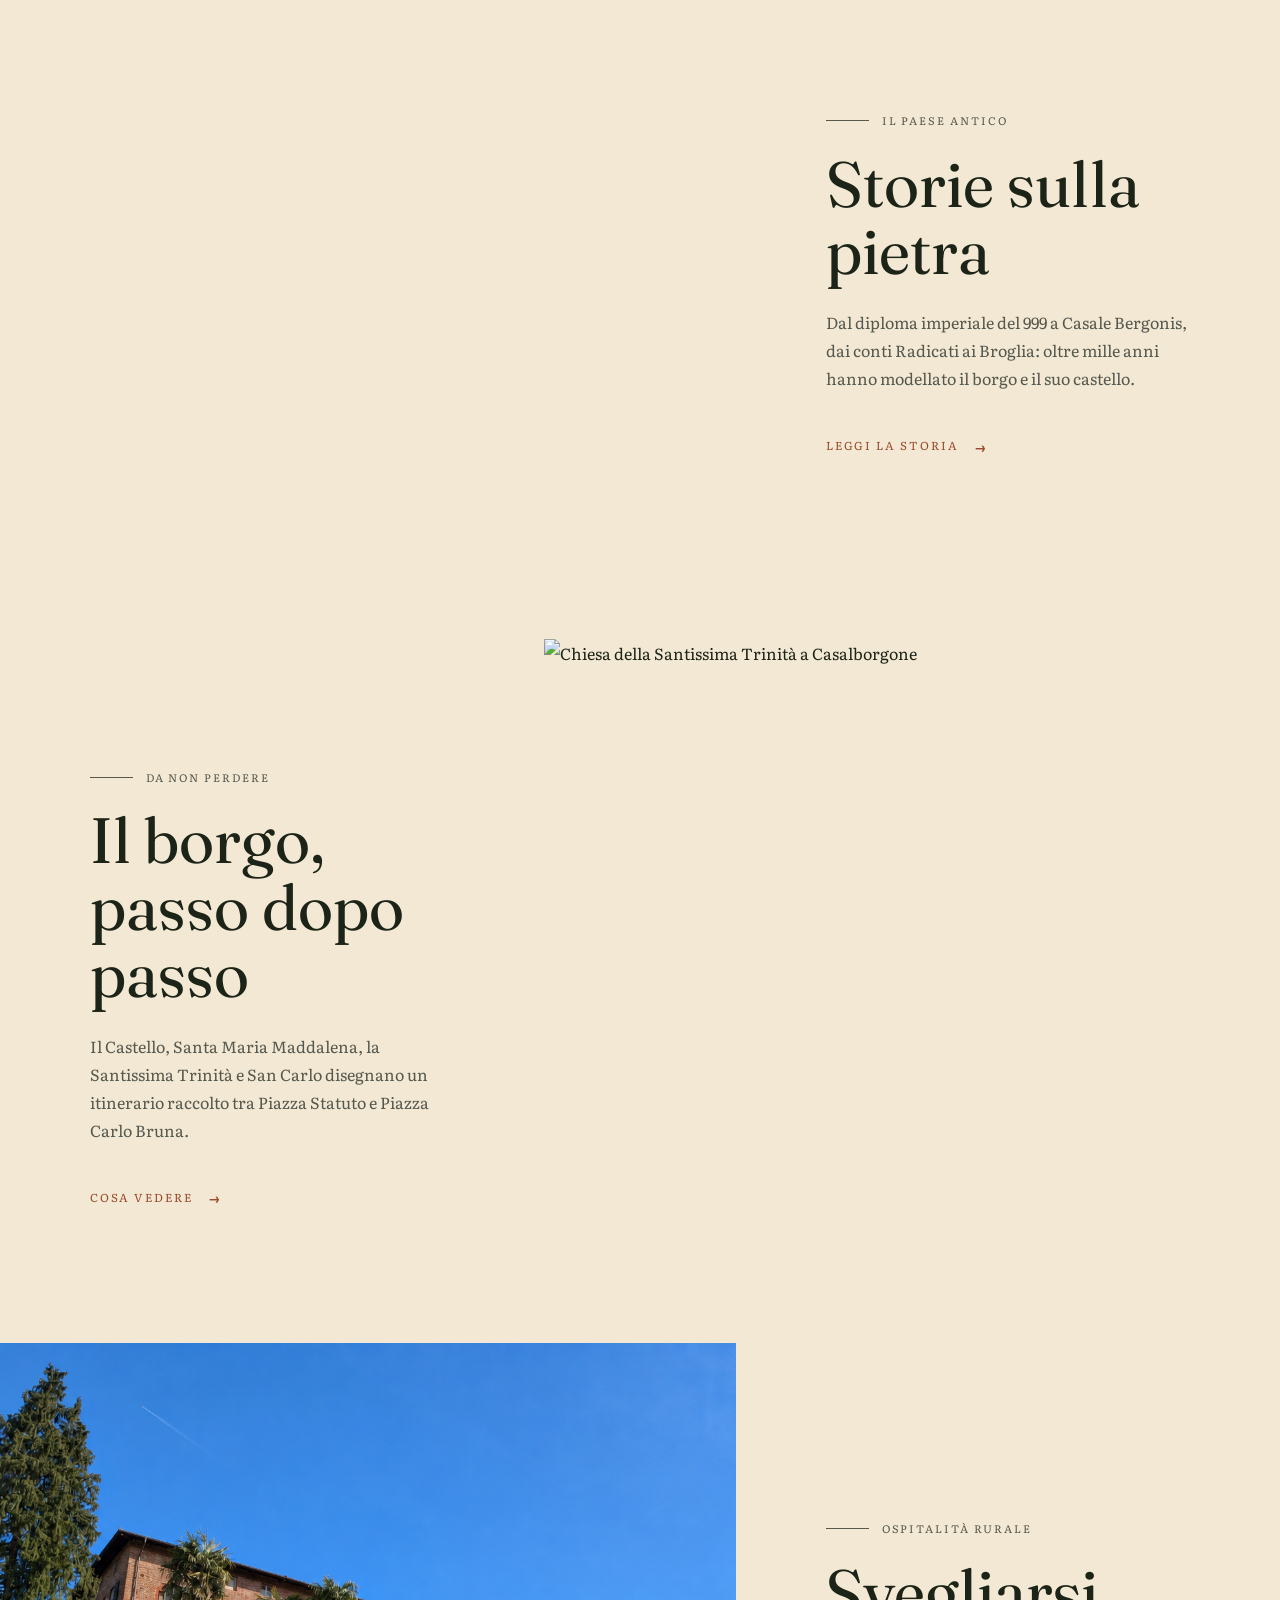
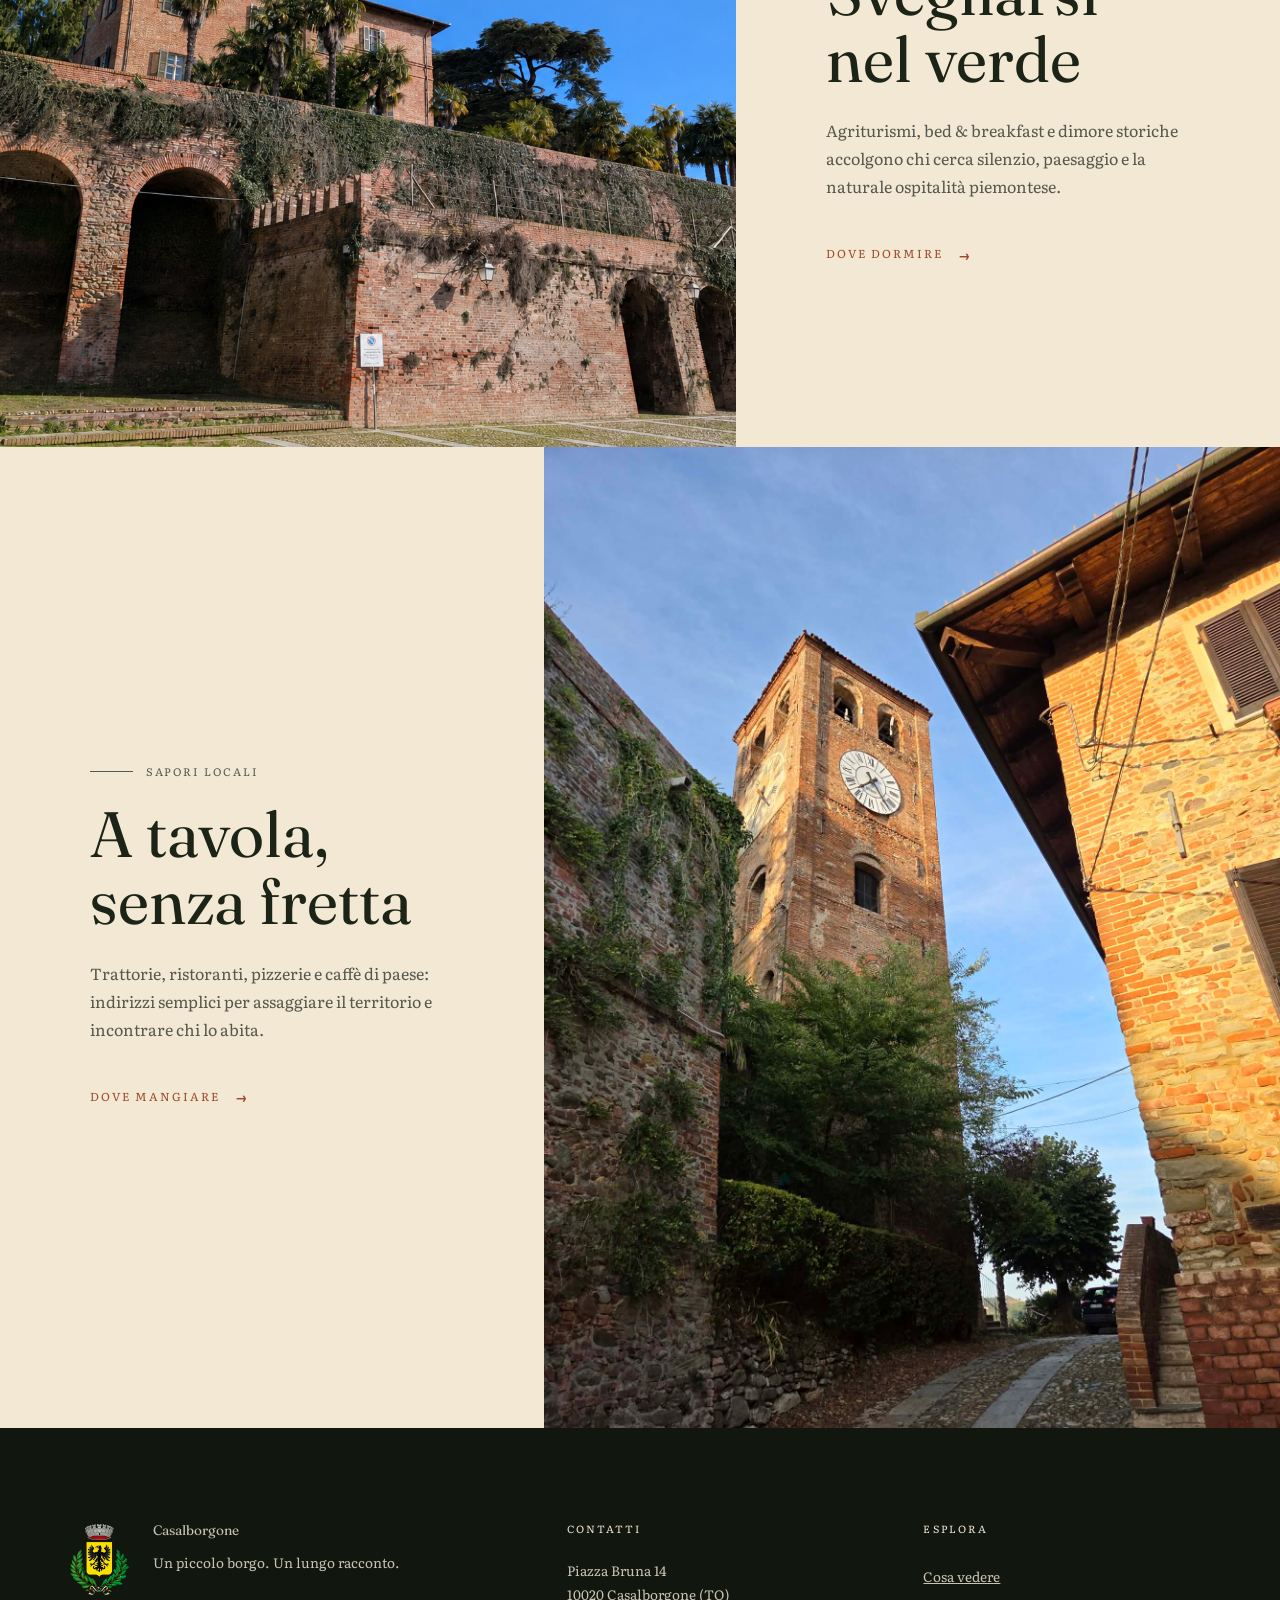
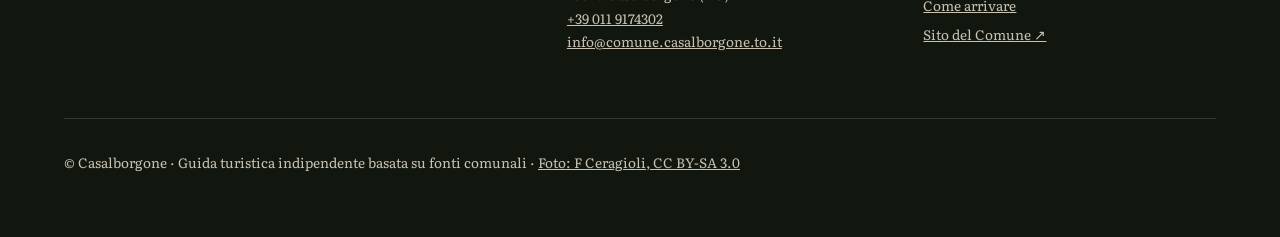
==== commit e2622fe7: "Use local mobile photos on the home hero and stay section. Co-authored-by: Cursor <cursoragent@curso" ====
--- a/index.html
+++ b/index.html
@@ -31,7 +31,7 @@
   </header>
 
   <main id="main">
-    <section class="hero" style="--hero: url('https://commons.wikimedia.org/wiki/Special:Redirect/file/Casalborgone%20centro%20storico.jpg?width=2400')">
+    <section class="hero home-hero" style="--hero: url('https://commons.wikimedia.org/wiki/Special:Redirect/file/Casalborgone%20centro%20storico.jpg?width=2400'); --hero-pos: left center">
       <div class="hero-content">
         <p class="eyebrow reveal" data-it="Un borgo tra boschi e colline" data-en="A village among woods and hills" data-fr="Un village parmi bois et collines" data-ja="森と丘に抱かれた村">Un borgo tra boschi e colline</p>
         <h1 class="reveal">Casalborgone</h1>
@@ -69,7 +69,12 @@
     </section>
 
     <section class="feature">
-      <div class="feature-media"><img src="images/leu-terrazza-colline.jpg" alt="Terrazza con vista sulle colline di Casalborgone" loading="lazy"></div>
+      <div class="feature-media">
+        <picture>
+          <source media="(max-width: 768px)" srcset="images/leu-vicolo-salita-no-cars.jpg">
+          <img src="images/leu-castello-muraglioni-no-cars.png" alt="Il verde del borgo di Casalborgone" loading="lazy">
+        </picture>
+      </div>
       <div class="feature-copy">
         <p class="eyebrow" data-it="Ospitalità rurale" data-en="Country hospitality" data-fr="Hospitalité rurale" data-ja="田舎のおもてなし">Ospitalità rurale</p>
         <h2 data-it="Svegliarsi nel verde" data-en="Wake up in the green" data-fr="S'éveiller dans le vert" data-ja="緑のなかで目覚める">Svegliarsi nel verde</h2>
--- a/css/style.css
+++ b/css/style.css
@@ -129,6 +129,7 @@
 .feature:nth-child(even) { grid-template-columns: .85fr 1.15fr; }
 .feature:nth-child(even) .feature-media { order: 2; }
 .feature-media { min-height: 34rem; overflow: hidden; }
+.feature-media picture { display: block; width: 100%; height: 100%; min-height: inherit; }
 .feature-media img { width: 100%; height: 100%; object-fit: cover; transition: transform 1.2s ease; }
 .feature-copy { display: flex; flex-direction: column; justify-content: center; min-width: 0; padding: clamp(3rem, 7vw, 8rem); }
 .feature-copy h2 { margin-bottom: 1.5rem; font-size: clamp(2.8rem, 5vw, 5rem); }
@@ -269,6 +270,14 @@
   .footer-title { font-size: clamp(2rem, 10vw, 3.2rem); }
 }
 
+@media (max-width: 768px) {
+  .home-hero {
+    background: linear-gradient(180deg, rgba(17,24,14,.42) 0%, rgba(17,24,14,.12) 36%, rgba(17,24,14,.78) 100%),
+      url("../images/leu-terrazza-colline.jpg") center 28%/cover no-repeat;
+  }
+  .feature-media picture img { min-height: 68vw; object-position: center 40%; }
+}
+
 @media (max-width: 580px) {
   :root { --gutter: 1.5rem; --header-h: 4.25rem; }
   .brand small { display: none; }
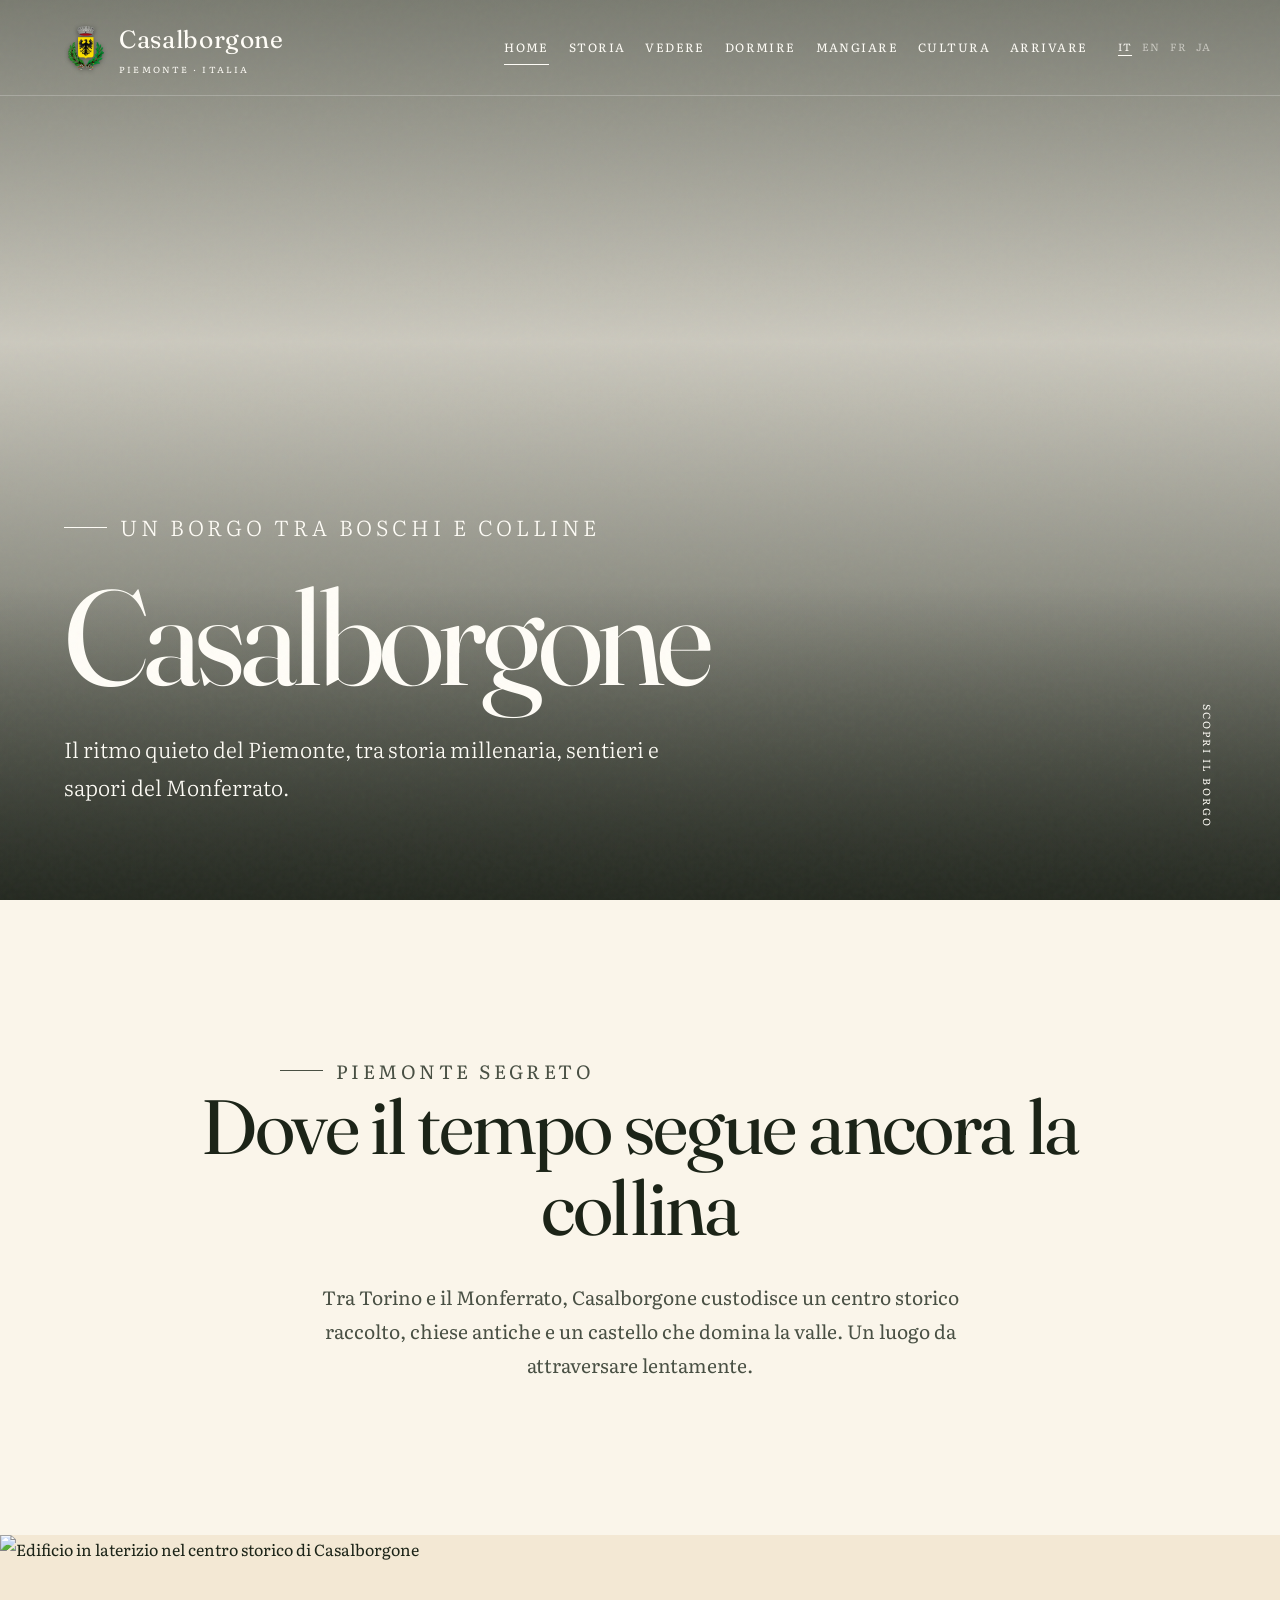
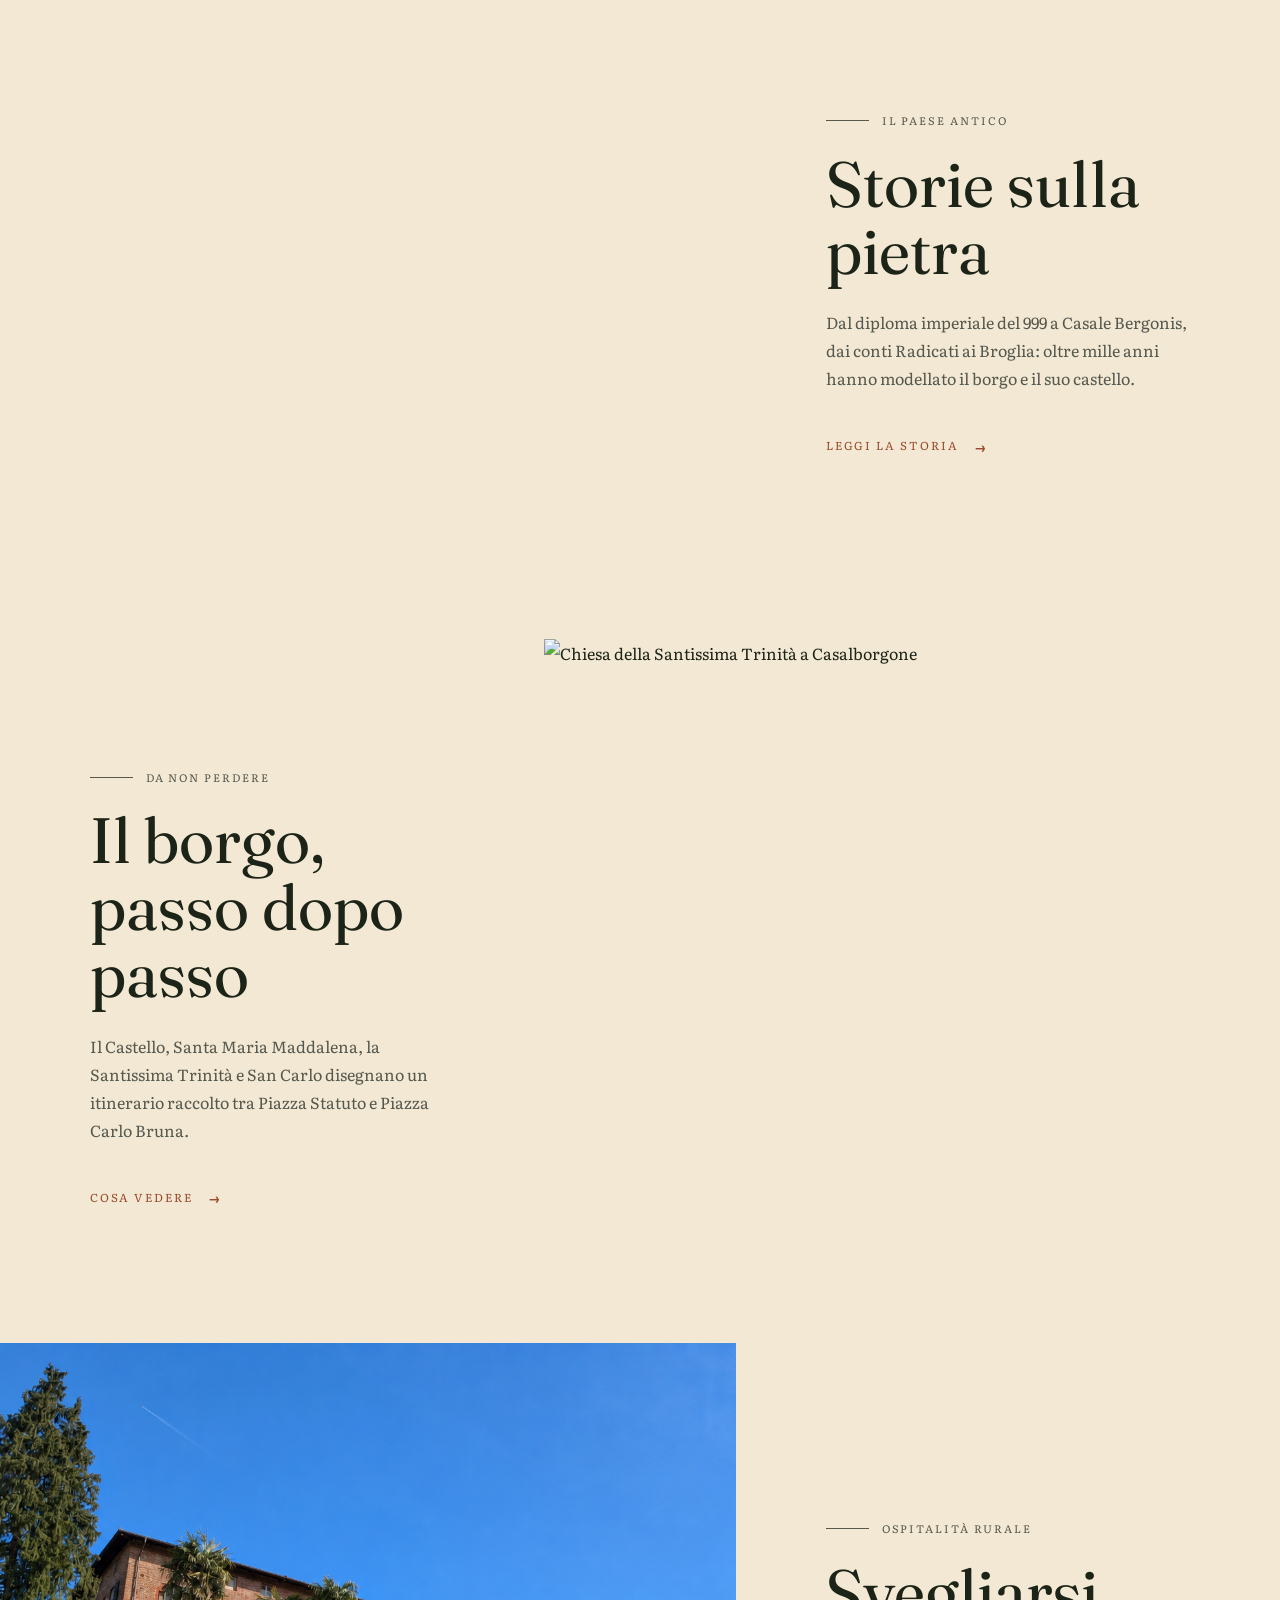
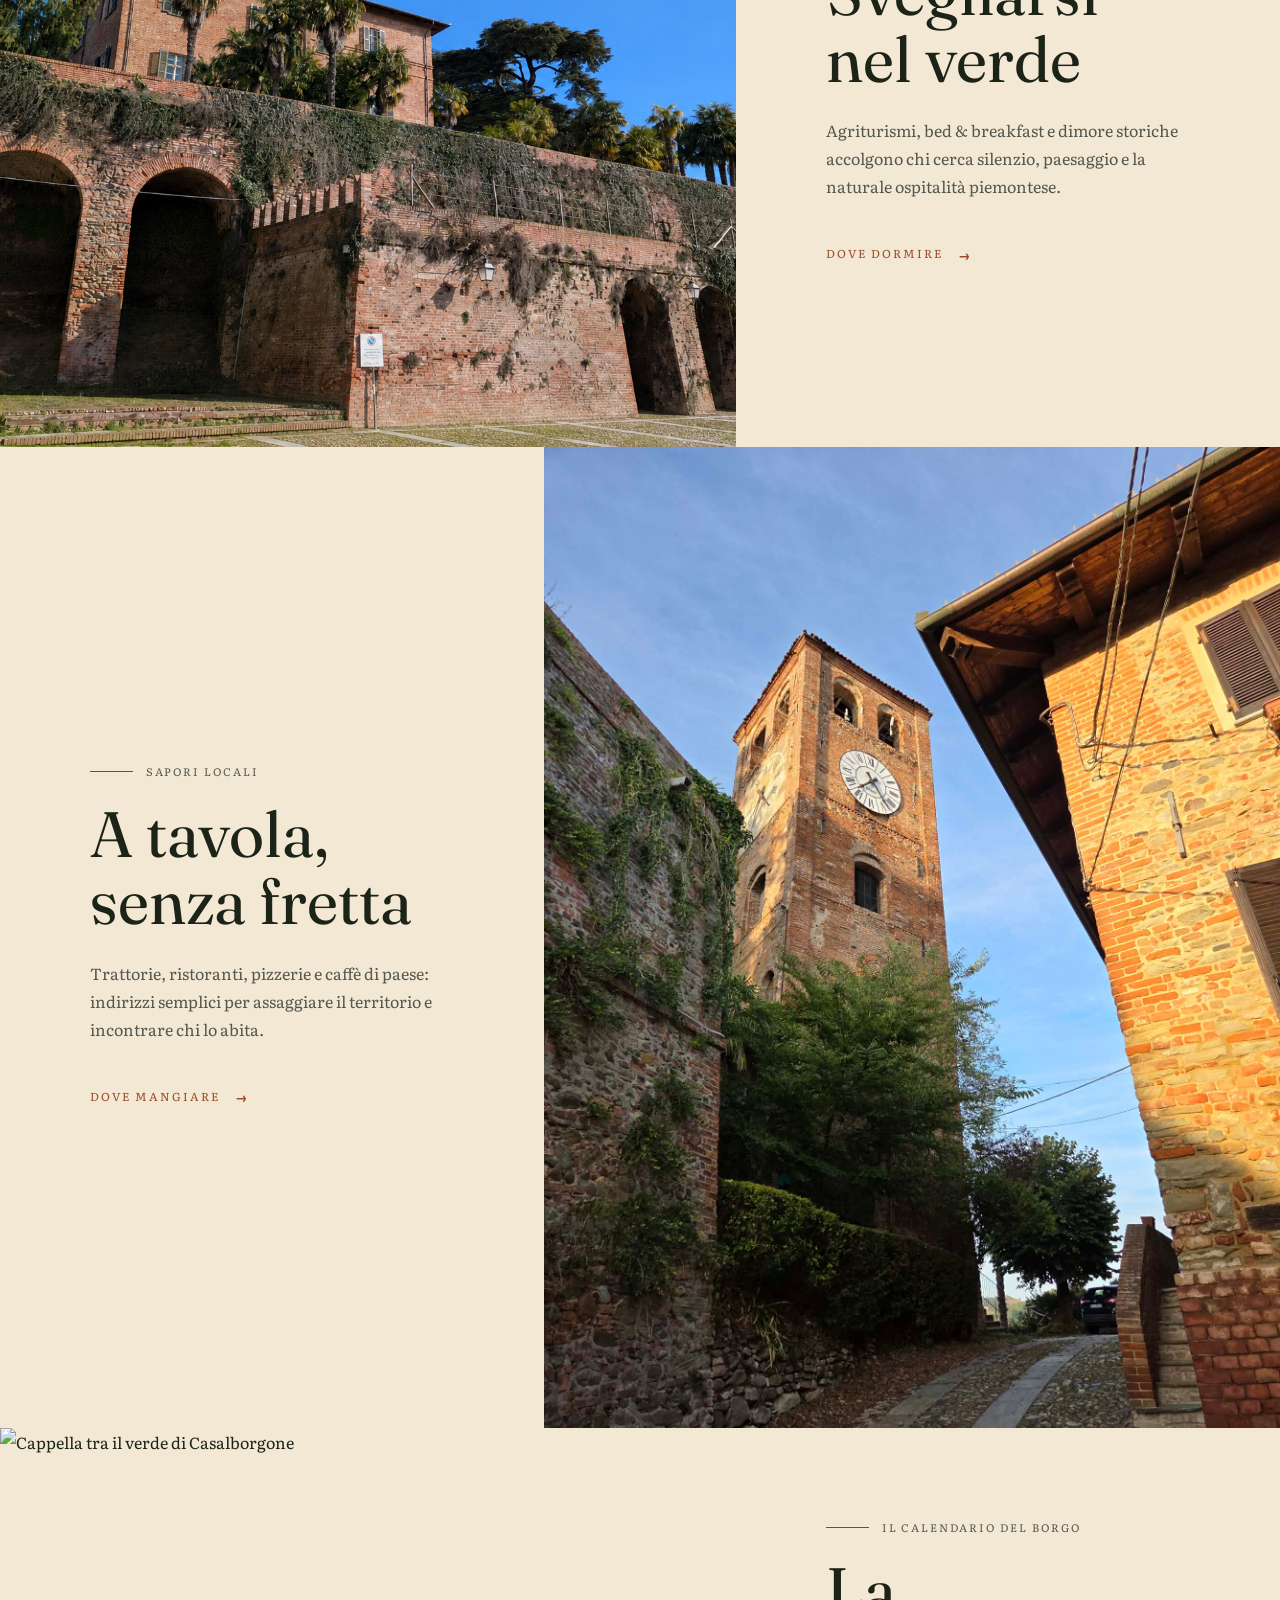
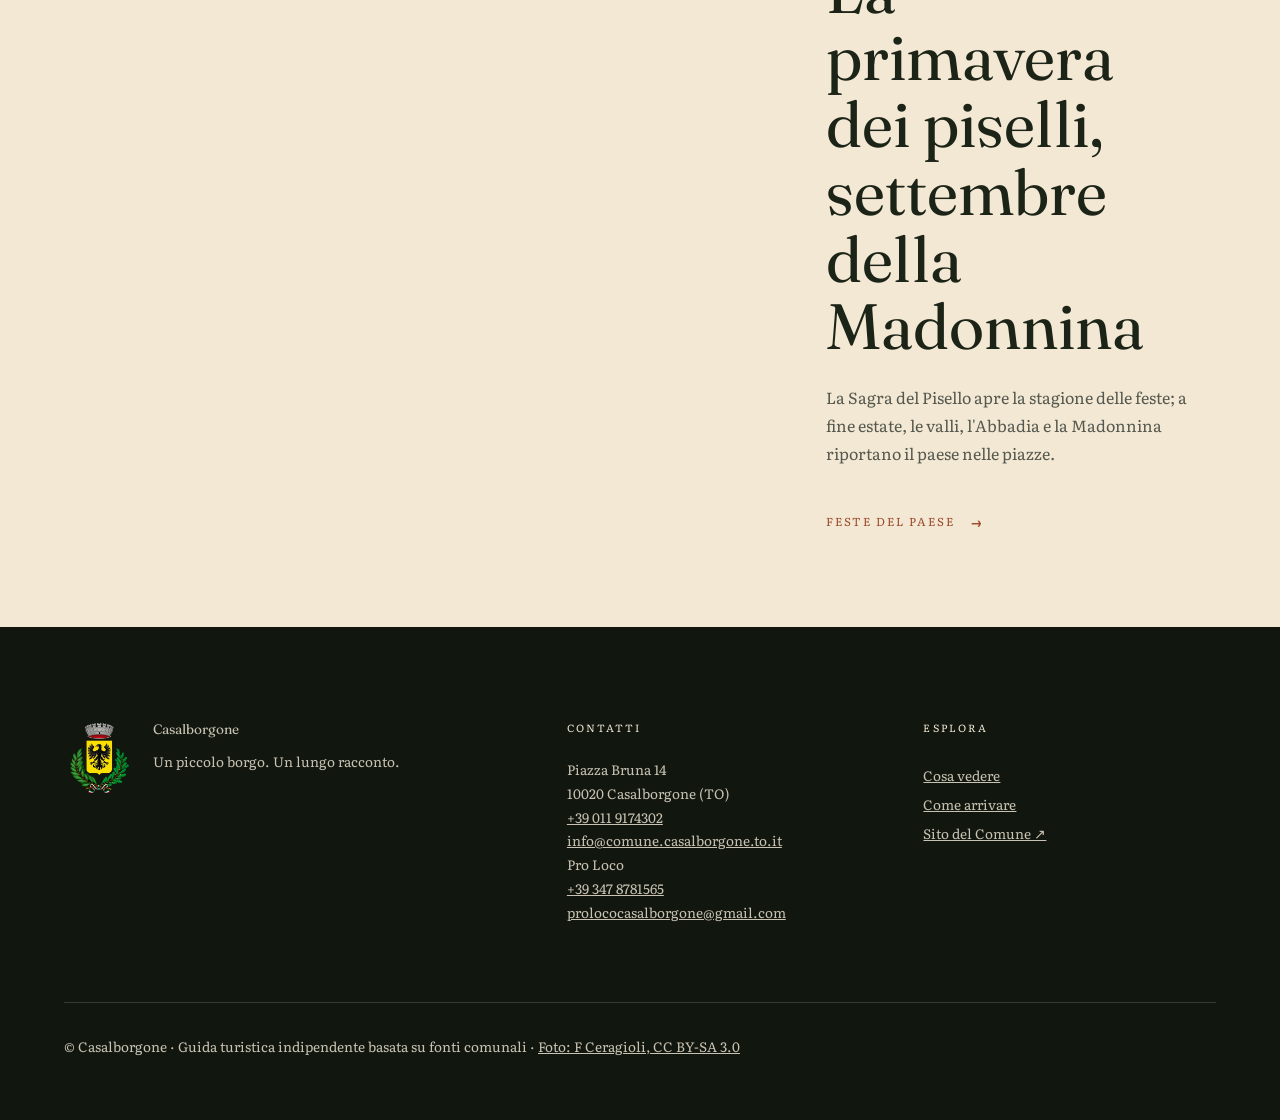
==== commit 9bb6421c: "Expand the visitor guide with local festivals, food, history, and practical contacts. Co-authored-by" ====
--- a/index.html
+++ b/index.html
@@ -92,11 +92,20 @@
         <a class="text-link" href="mangiare.html" data-it="Dove mangiare" data-en="Where to eat" data-fr="Où manger" data-ja="食事">Dove mangiare</a>
       </div>
     </section>
+    <section class="feature">
+      <div class="feature-media"><img src="images/leu-cappella.jpg" alt="Cappella tra il verde di Casalborgone" loading="lazy"></div>
+      <div class="feature-copy">
+        <p class="eyebrow" data-it="Il calendario del borgo" data-en="The village calendar" data-fr="Le calendrier du village" data-ja="村の暦">Il calendario del borgo</p>
+        <h2 data-it="La primavera dei piselli, settembre della Madonnina" data-en="Pea season in spring, Madonnina in September" data-fr="Les petits pois au printemps, la Madonnina en septembre" data-ja="春のエンドウ、9月のマドンニーナ">La primavera dei piselli, settembre della Madonnina</h2>
+        <p data-it="La Sagra del Pisello apre la stagione delle feste; a fine estate, le valli, l'Abbadia e la Madonnina riportano il paese nelle piazze." data-en="The Pea Festival opens the festive season; in late summer, the valleys, Abbadia and Madonnina bring the village back into its squares." data-fr="La Fête du petit pois ouvre la saison ; à la fin de l'été, les vallées, l'Abbadia et la Madonnina ramènent le village sur ses places." data-ja="エンドウ豆祭りが季節を開く。夏の終わり、谷、アッバディア、マドンニーナが村を広場へ戻す。">La Sagra del Pisello apre la stagione delle feste; a fine estate, le valli, l'Abbadia e la Madonnina riportano il paese nelle piazze.</p>
+        <a class="text-link" href="cultura.html#feste" data-it="Feste del paese" data-en="Village festivals" data-fr="Fêtes du village" data-ja="村の祭り">Feste del paese</a>
+      </div>
+    </section>
   </main>
 
   <footer class="site-footer">
     <div class="footer-brand"><img class="footer-mark" src="images/stemma-casalborgone.png" alt="" width="72" height="72"><div><p class="footer-title">Casalborgone</p><p data-it="Un piccolo borgo. Un lungo racconto." data-en="A small village. A long story." data-fr="Un petit village. Une longue histoire." data-ja="小さな村。長い物語。">Un piccolo borgo. Un lungo racconto.</p></div></div>
-    <div><h2 data-it="Contatti" data-en="Contact" data-fr="Contact" data-ja="連絡先">Contatti</h2><address>Piazza Bruna 14<br>10020 Casalborgone (TO)<br><a href="tel:+390119174302">+39 011 9174302</a><br><a href="mailto:info@comune.casalborgone.to.it">info@comune.casalborgone.to.it</a></address></div>
+    <div><h2 data-it="Contatti" data-en="Contact" data-fr="Contact" data-ja="連絡先">Contatti</h2><address>Piazza Bruna 14<br>10020 Casalborgone (TO)<br><a href="tel:+390119174302">+39 011 9174302</a><br><a href="mailto:info@comune.casalborgone.to.it">info@comune.casalborgone.to.it</a></address><p>Pro Loco<br><a href="tel:+393478781565">+39 347 8781565</a><br><a href="mailto:prolococasalborgone@gmail.com">prolococasalborgone@gmail.com</a></p></div>
     <div class="footer-links"><h2 data-it="Esplora" data-en="Explore" data-fr="Explorer" data-ja="案内">Esplora</h2><a href="vedere.html" data-it="Cosa vedere" data-en="What to see" data-fr="Que voir" data-ja="見どころ">Cosa vedere</a><a href="arrivare.html" data-it="Come arrivare" data-en="How to get here" data-fr="Comment venir" data-ja="アクセス">Come arrivare</a><a href="https://www.comune.casalborgone.to.it/" target="_blank" rel="noopener" data-it="Sito del Comune ↗" data-en="Municipal website ↗" data-fr="Site municipal ↗" data-ja="公式サイト ↗">Sito del Comune ↗</a></div>
     <p class="footer-bottom">© Casalborgone · <span data-it="Guida turistica indipendente basata su fonti comunali" data-en="Independent visitor guide based on municipal sources" data-fr="Guide touristique indépendant d'après les sources municipales" data-ja="自治体資料に基づく独立ガイド">Guida turistica indipendente basata su fonti comunali</span> · <a href="https://commons.wikimedia.org/wiki/File:Casalborgone_centro_storico.jpg" target="_blank" rel="noopener">Foto: F Ceragioli, CC BY-SA 3.0</a></p>
   </footer>
--- a/css/style.css
+++ b/css/style.css
@@ -238,6 +238,7 @@
     padding-bottom: max(4.5rem, calc(env(safe-area-inset-bottom) + 3rem));
   }
   .hero h1 { font-size: clamp(2.6rem, 13vw, 4.4rem); margin-bottom: 1rem; }
+  html[lang="ja"] .home-hero h1 { font-size: clamp(2.05rem, 10.4vw, 3.6rem); }
   .hero p { font-size: 1.02rem; }
   .page-hero { min-height: 78svh; }
   .page-hero h1 { max-width: none; }
@@ -286,8 +287,15 @@
 }
 
 html[lang="ja"] h1, html[lang="ja"] h2, html[lang="ja"] h3 { letter-spacing: .03em; line-height: 1.28; }
-html[lang="ja"] .hero h1, html[lang="ja"] .page-hero h1 { letter-spacing: .06em; }
-html[lang="ja"] .page-hero h1 { max-width: 8em; }
+html[lang="ja"] .page-hero h1 { letter-spacing: .06em; max-width: 8em; }
+html[lang="ja"] .home-hero h1 {
+  font-family: "Fraunces", Georgia, serif;
+  letter-spacing: -.045em;
+  line-height: 1.05;
+  white-space: nowrap;
+  overflow-wrap: normal;
+  word-break: keep-all;
+}
 html[lang="ja"] .site-nav a { letter-spacing: .08em; }
 
 @media (prefers-reduced-motion: reduce) {
